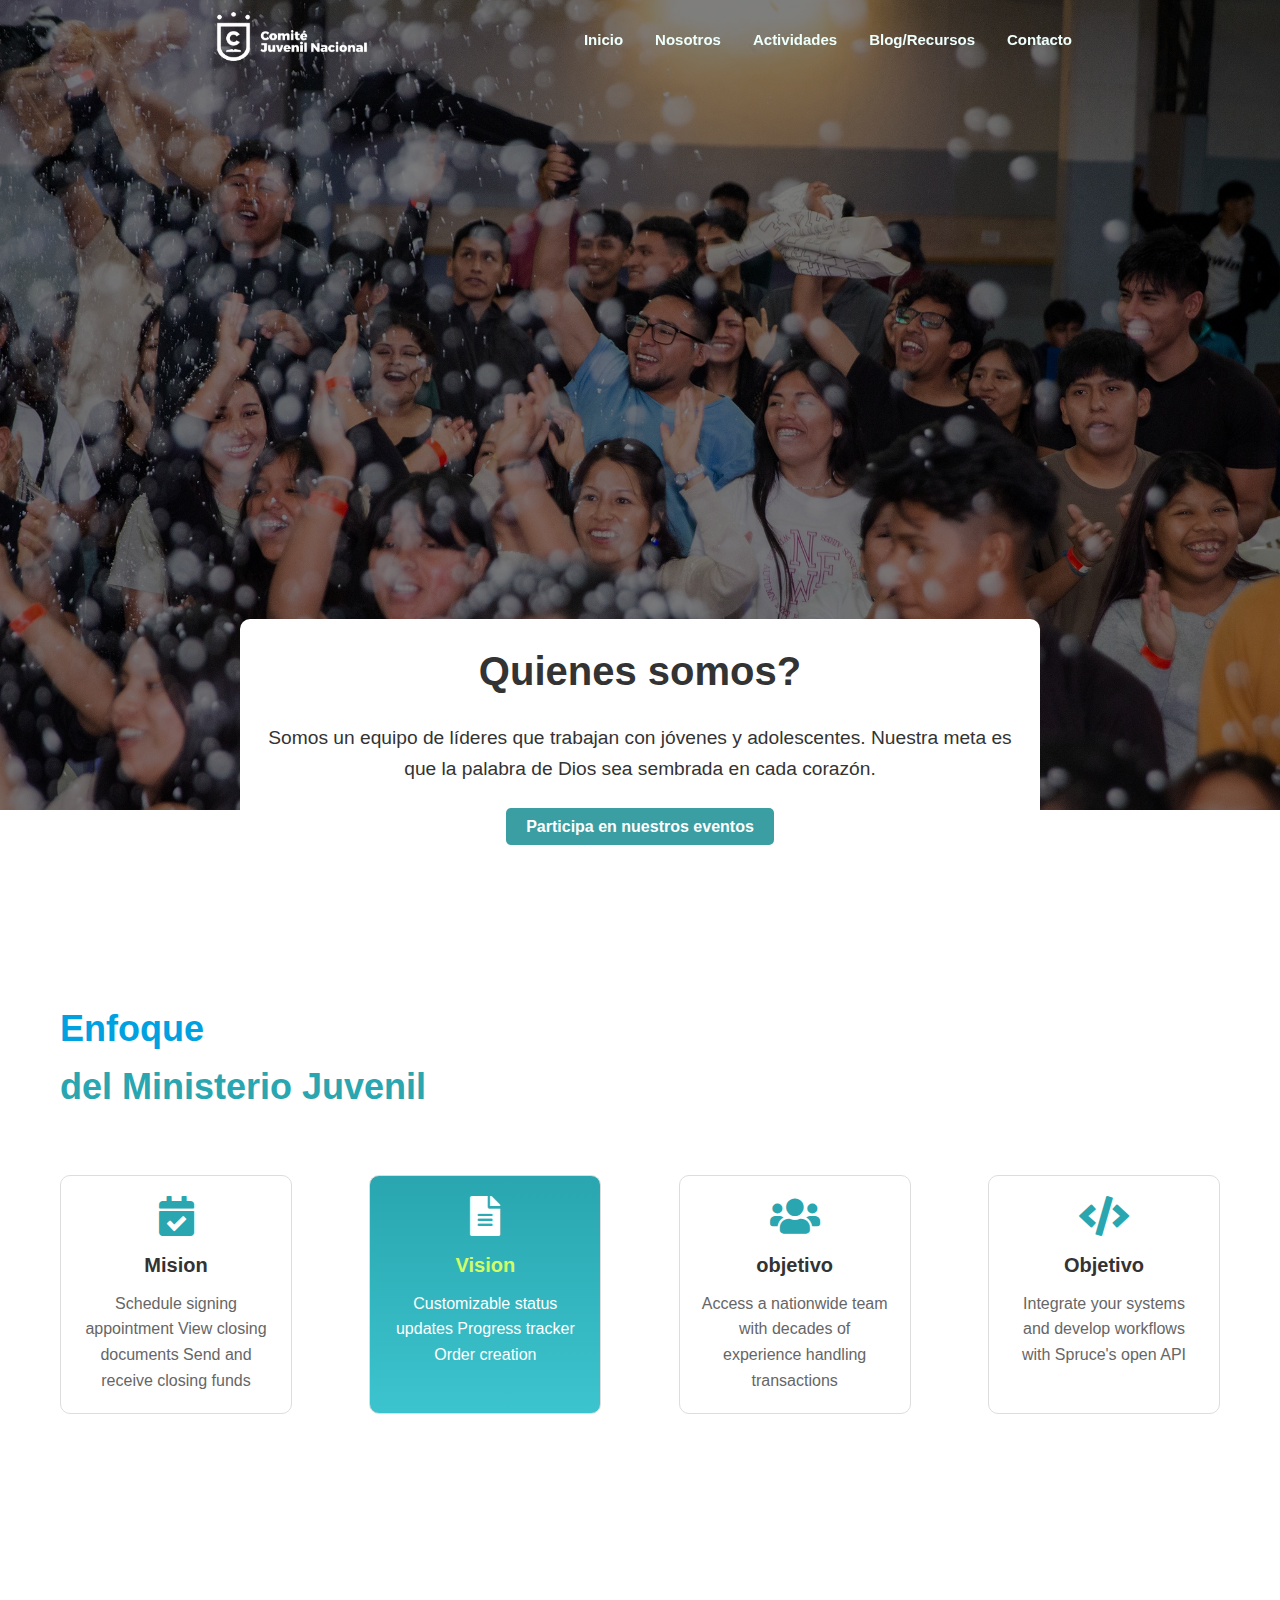
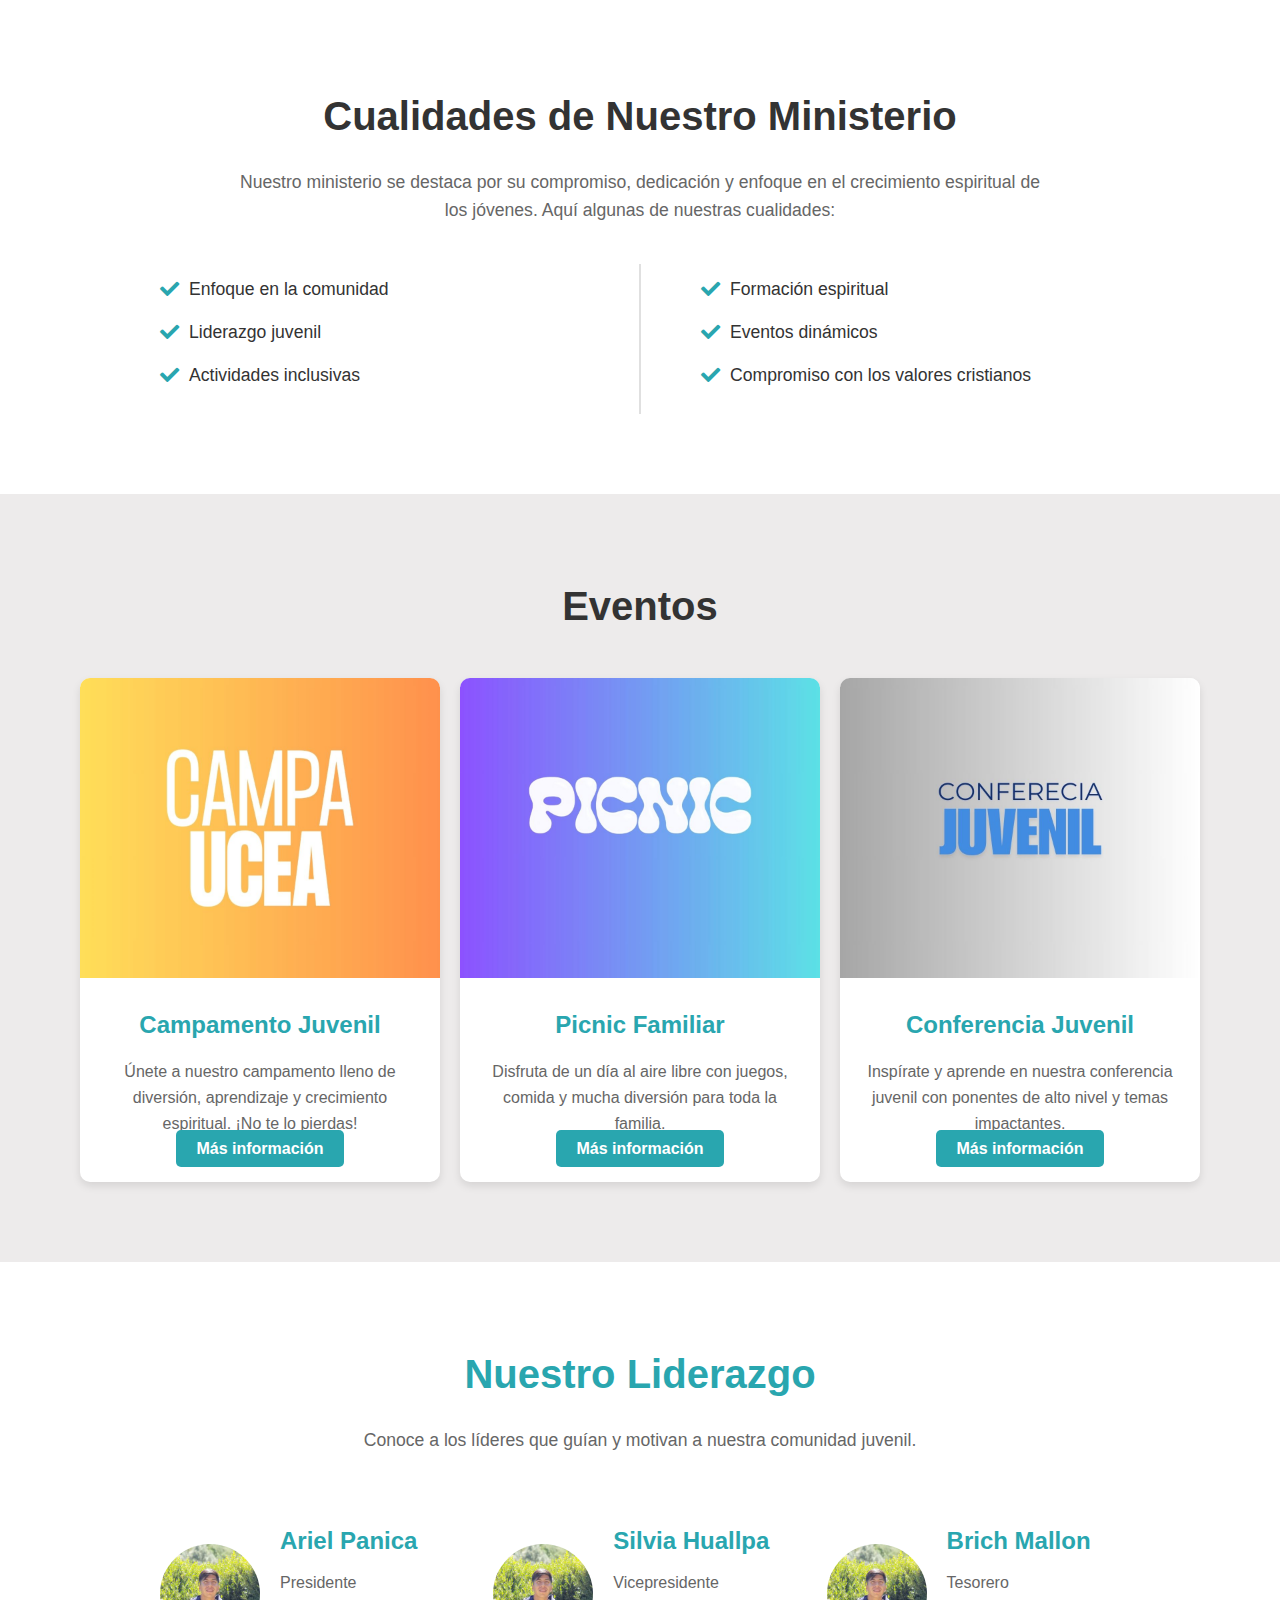
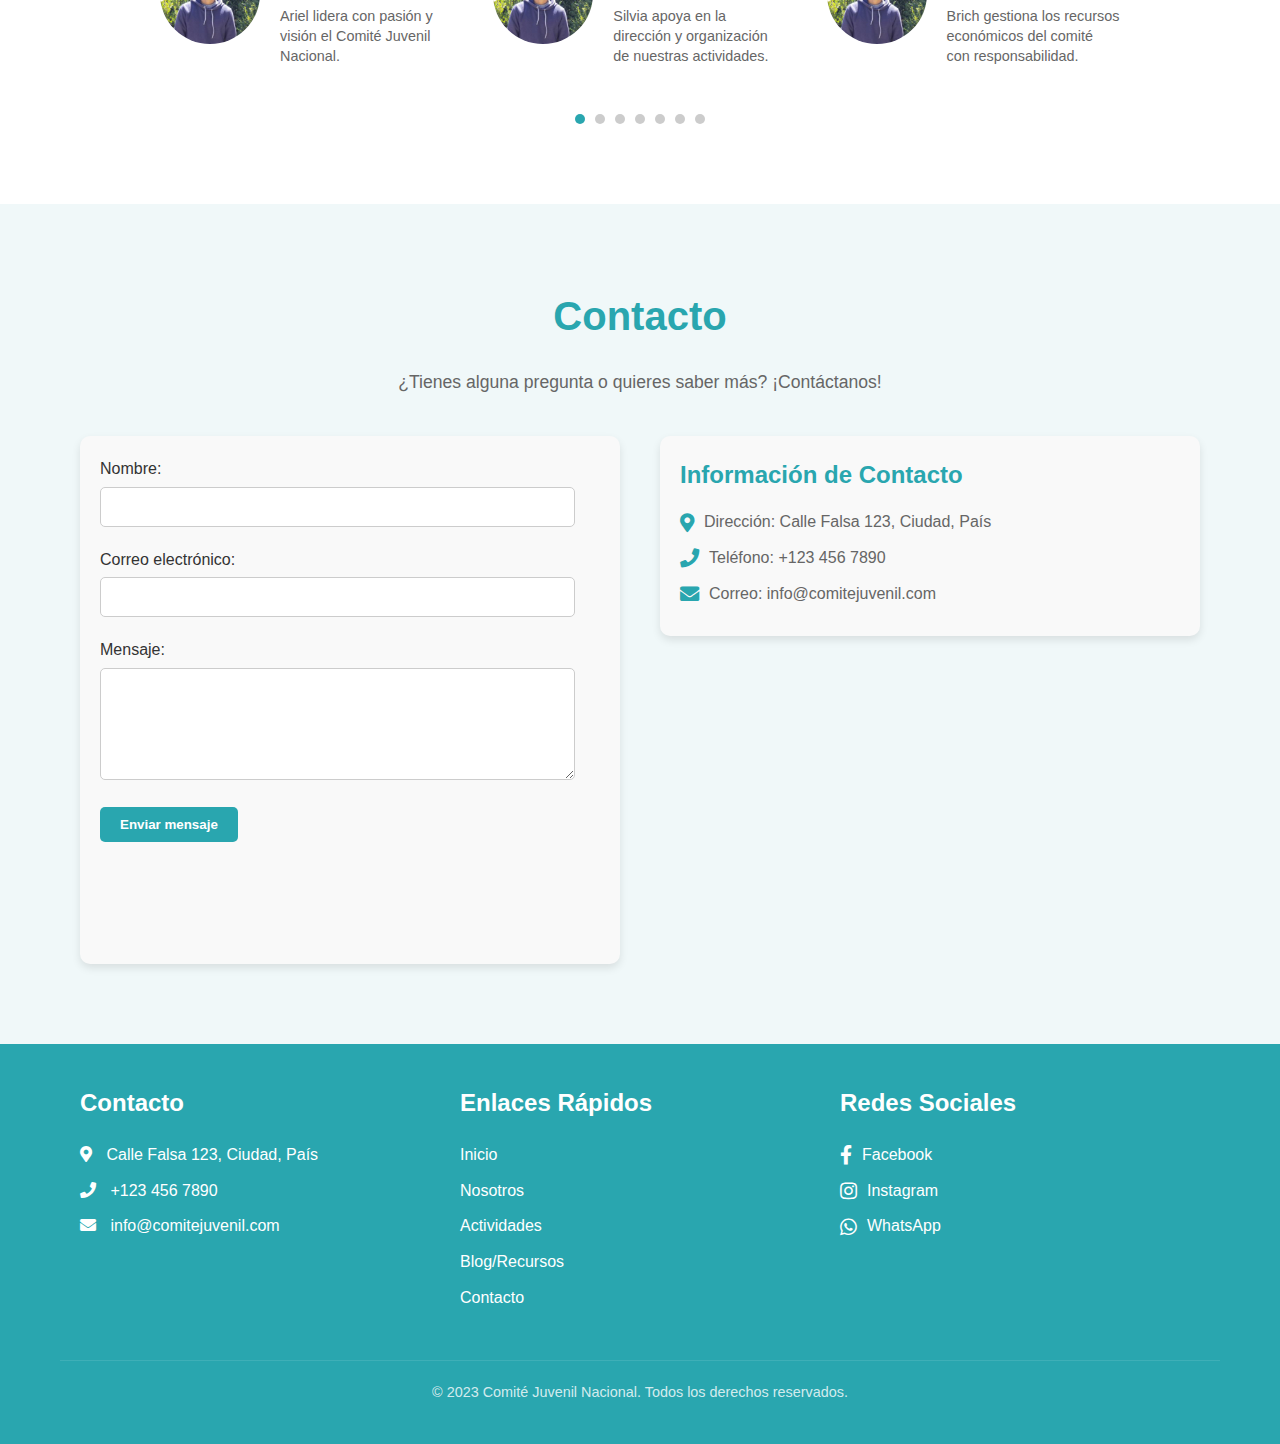
==== index.html @ 469c7389 "primer-commit" ====
<!DOCTYPE html>
<html lang="es">
<head>
    <meta charset="UTF-8">
    <meta name="viewport" content="width=device-width, initial-scale=1.0">
    <title>Navbar Responsive</title>
    <link rel="stylesheet" href="style.css">
    <link rel="stylesheet" href="https://cdnjs.cloudflare.com/ajax/libs/font-awesome/5.15.3/css/all.min.css">
    <link href="https://cdnjs.cloudflare.com/ajax/libs/font-awesome/5.15.3/css/all.min.css" rel="stylesheet"/>
</head>
<body>
    <!-- Header con navegación y logo -->
    <header class="navbar">
        <!-- Logo -->
        <div class="logo">
            <img src="Logos_CJN/CJN_logo_B.png" alt="Logo Comité Juvenil Nacional">
        </div>

        <!-- Navegación -->
        <nav>
            <ul class="nav-links">
                <li><a href="#inicio">Inicio</a></li>
                <li><a href="#nosotros">Nosotros</a></li>
                <li><a href="#actividades">Actividades</a></li>
                <li><a href="#blog">Blog/Recursos</a></li>
                <li><a href="#contacto">Contacto</a></li>
            </ul>

            <!-- Botón Hamburguesa -->
            <div class="hamburger">
                <span></span>
                <span></span>
                <span></span>
            </div>
        </nav>
    </header>

    <!-- Sección Inicio con imagen de fondo y caja de texto -->
    <section id="inicio" class="hero">
        <div class="container">
            <!-- Caja de texto en el centro -->
            <div class="hero-text">
                <h2>Quienes somos?</h2>
                <p>Somos un equipo de líderes que trabajan con jóvenes y adolescentes. Nuestra meta es que la palabra de Dios sea sembrada en cada corazón.</p>
                <a href="#actividades" class="btn">Participa en nuestros eventos</a>
            </div>
        </div>
    </section>


    <div class="contenedor">
        <section class="header-section">
            <div>
                <h1><span>Enfoque</span> <br><span> del Ministerio Juvenil</span></h1>
            </div>
           
        </section>
        <div class="services">
            <div class="service">
                <i class="fas fa-calendar-check"></i>
                <h3>Mision</h3>
                <p>Schedule signing appointment View closing documents Send and receive closing funds</p>
            </div>
            <div class="service highlight">
                <i class="fas fa-file-alt"></i>
                <h3>Vision</h3>
                <p>Customizable status updates Progress tracker Order creation</p>
            </div>
            <div class="service">
                <i class="fas fa-users"></i>
                <h3>objetivo</h3>
                <p>Access a nationwide team with decades of experience handling transactions</p>
            </div>
            <div class="service">
                <i class="fas fa-code"></i>
                <h3>Objetivo</h3>
                <p>Integrate your systems and develop workflows with Spruce's open API</p>
            </div>
        </div>
    </div>


    <!-- Sección Cualidades del Ministerio -->
    <section id="cualidades" class="cualidades">
        <div class="container">
            <h2>Cualidades de Nuestro Ministerio</h2>
            <p class="descripcion">Nuestro ministerio se destaca por su compromiso, dedicación y enfoque en el crecimiento espiritual de los jóvenes. Aquí algunas de nuestras cualidades:</p>
            <div class="cualidades-grid">
                <!-- Columna izquierda -->
                <div class="columna">
                    <ul>
                        <li><i class="fas fa-check"></i> Enfoque en la comunidad</li>
                        <li><i class="fas fa-check"></i> Liderazgo juvenil</li>
                        <li><i class="fas fa-check"></i> Actividades inclusivas</li>
                    </ul>
                </div>
    
                <!-- Línea vertical decorativa -->
                <div class="linea-vertical"></div>
    
                <!-- Columna derecha -->
                <div class="columna">
                    <ul>
                        <li><i class="fas fa-check"></i> Formación espiritual</li>
                        <li><i class="fas fa-check"></i> Eventos dinámicos</li>
                        <li><i class="fas fa-check"></i> Compromiso con los valores cristianos</li>
                    </ul>
                </div>
            </div>
        </div>
    
    </section>









    <!-- Sección Eventos -->
    <section id="eventos" class="eventos">
        <div class="container">
            <h2>Eventos</h2>
            <div class="eventos-grid">
                <!-- Tarjeta para Campamento -->
                <div class="evento-card">
                    <img src="Logos_CJN/campauce01.jpg" alt="Campamento Juvenil">
                    <div class="evento-content">
                        <h3>Campamento Juvenil</h3>
                        <p>Únete a nuestro campamento lleno de diversión, aprendizaje y crecimiento espiritual. ¡No te lo pierdas!</p>
                        <a href="#campamento" class="btn">Más información</a>
                    </div>
                    
                </div>
    
                <!-- Tarjeta para Picnic -->
                <div class="evento-card">
                    <img src="Logos_CJN/picnic-01.jpg" alt="Picnic Familiar">
                    <div class="evento-content">
                        <h3>Picnic Familiar</h3>
                        <p>Disfruta de un día al aire libre con juegos, comida y mucha diversión para toda la familia.</p>
                        <a href="#campamento" class="btn">Más información</a>
                    </div>
                </div>
    
                <!-- Tarjeta para Conferencia Juvenil -->
                <div class="evento-card">
                    <img src="Logos_CJN/CONFERENCIAj01.jpg" alt="Conferencia Juvenil">
                    <div class="evento-content">
                        <h3>Conferencia Juvenil</h3>
                        <p>Inspírate y aprende en nuestra conferencia juvenil con ponentes de alto nivel y temas impactantes.</p>
                        <a href="#campamento" class="btn">Más información</a>
                    </div>
                </div>
            </div>
        </div>
    
    </section>


    <!-- Sección Liderazgo -->
    <section id="liderazgo" class="liderazgo">
        <div class="container">
            <h2>Nuestro Liderazgo</h2>
            <p class="descripcion">Conoce a los líderes que guían y motivan a nuestra comunidad juvenil.</p>
            <div class="carrusel">
                <!-- Contenedor de los líderes -->
                <div class="carrusel-contenedor">
                    <!-- Líderes originales y clonados -->
                    <!-- Líder 1: Ariel Panica -->
                    <div class="lider">
                        <img src="Logos_CJN/carlos01.jpg" alt="Ariel Panica">
                        <div class="lider-info">
                            <h3>Ariel Panica</h3>
                            <p class="cargo">Presidente</p>
                            <p class="descripcion-lider">Ariel lidera con pasión y visión el Comité Juvenil Nacional.</p>
                        </div>
                    </div>
    
                    <!-- Líder 2: Silvia Huallpa -->
                    <div class="lider">
                        <img src="Logos_CJN/carlos01.jpg" alt="Silvia Huallpa">
                        <div class="lider-info">
                            <h3>Silvia Huallpa</h3>
                            <p class="cargo">Vicepresidente</p>
                            <p class="descripcion-lider">Silvia apoya en la dirección y organización de nuestras actividades.</p>
                        </div>
                    </div>
    
                    <!-- Líder 3: Brich Mallon -->
                    <div class="lider">
                        <img src="Logos_CJN/carlos01.jpg" alt="Brich Mallon">
                        <div class="lider-info">
                            <h3>Brich Mallon</h3>
                            <p class="cargo">Tesorero</p>
                            <p class="descripcion-lider">Brich gestiona los recursos económicos del comité con responsabilidad.</p>
                        </div>
                    </div>
    
                    <!-- Líder 4: Paola Mita -->
                    <div class="lider">
                        <img src="Logos_CJN/carlos01.jpg" alt="Paola Mita">
                        <div class="lider-info">
                            <h3>Paola Mita</h3>
                            <p class="cargo">Secretaria</p>
                            <p class="descripcion-lider">Paola se encarga de la documentación y comunicación interna.</p>
                        </div>
                    </div>
    
                    <!-- Líder 5: Carlos Huallpa -->
                    <div class="lider">
                        <img src="Logos_CJN/carlos01.jpg" alt="Carlos Huallpa">
                        <div class="lider-info">
                            <h3>Carlos Huallpa</h3>
                            <p class="cargo">Vocal</p>
                            <p class="descripcion-lider">Carlos contribuye con ideas y apoyo en todas las actividades.</p>
                        </div>
                    </div>
    
                    <!-- Líder 6: Pamela Porco -->
                    <div class="lider">
                        <img src="Logos_CJN/carlos01.jpg" alt="Pamela Porco">
                        <div class="lider-info">
                            <h3>Pamela Porco</h3>
                            <p class="cargo">Vocal</p>
                            <p class="descripcion-lider">Pamela es una voz activa en la planificación y ejecución de eventos.</p>
                        </div>
                    </div>
    
                    <!-- Líder 7: Eunice Ruiz -->
                    <div class="lider">
                        <img src="Logos_CJN/carlos01.jpg" alt="Eunice Ruiz">
                        <div class="lider-info">
                            <h3>Eunice Ruiz</h3>
                            <p class="cargo">Vocal</p>
                            <p class="descripcion-lider">Eunice aporta su energía y creatividad en cada proyecto.</p>
                        </div>
                    </div>
                </div>
            </div>
            <!-- Indicadores circulares -->
            <div class="indicadores">
                <span class="indicador" data-indice="0"></span>
                <span class="indicador" data-indice="1"></span>
                <span class="indicador" data-indice="2"></span>
                <span class="indicador" data-indice="3"></span>
                <span class="indicador" data-indice="4"></span>
                <span class="indicador" data-indice="5"></span>
                <span class="indicador" data-indice="6"></span>
            </div>
        </div>

       
    </section>    


  

    
    
    <!-- Sección Contacto -->
    <section id="contacto" class="contacto">
        <div class="container">
            <h2>Contacto</h2>
            <p class="descripcion">¿Tienes alguna pregunta o quieres saber más? ¡Contáctanos!</p>
            <div class="contacto-grid">
                <!-- Columna izquierda: Formulario de contacto -->
                <div class="formulario">
                    <form action="#" method="post">
                        <div class="form-group">
                            <label for="nombre">Nombre:</label>
                            <input type="text" id="nombre" name="nombre" required>
                        </div>
                        <div class="form-group">
                            <label for="email">Correo electrónico:</label>
                            <input type="email" id="email" name="email" required>
                        </div>
                        <div class="form-group">
                            <label for="mensaje">Mensaje:</label>
                            <textarea id="mensaje" name="mensaje" rows="5" required></textarea>
                        </div>
                        <button type="submit" class="btn">Enviar mensaje</button>
                    </form>
                </div>


                
    
                <!-- Columna derecha: Información de contacto y mapa -->
                <div class="informacion">
                    <div class="info-card">
                        <h3>Información de Contacto</h3>
                        <ul>
                            <li><i class="fas fa-map-marker-alt"></i> Dirección: Calle Falsa 123, Ciudad, País</li>
                            <li><i class="fas fa-phone"></i> Teléfono: +123 456 7890</li>
                            <li><i class="fas fa-envelope"></i> Correo: info@comitejuvenil.com</li>
                        </ul>
                    </div>
                    <div class="mapa">
                        <iframe src="https://www.google.com/maps/embed?pb=!1m18!1m12!1m3!1d3270.680065494366!2d-58.766012987982!3d-34.93955997520025!2m3!1f0!2f0!3f0!3m2!1i1024!2i768!4f13.1!3m3!1m2!1s0x95bce131c86b5327%3A0x6307ebee41c1c8b3!2sPredio%20UCEA!5e0!3m2!1ses!2sar!4v1740087355135!5m2!1ses!2sar" width="600" height="450" style="border:0;" allowfullscreen="" loading="lazy" referrerpolicy="no-referrer-when-downgrade"></iframe>
                    </div>
                </div>
            </div>
        </div>
    
    </section>  
    
    <!-- Footer -->
    <footer class="footer">
        <div class="container">
            <div class="footer-grid">
                <!-- Columna 1: Información de contacto -->
                <div class="footer-col">
                    <h3>Contacto</h3>
                    <ul>
                        <li><i class="fas fa-map-marker-alt"></i> Calle Falsa 123, Ciudad, País</li>
                        <li><i class="fas fa-phone"></i> +123 456 7890</li>
                        <li><i class="fas fa-envelope"></i> info@comitejuvenil.com</li>
                    </ul>
                </div>
    
                <!-- Columna 2: Enlaces rápidos -->
                <div class="footer-col">
                    <h3>Enlaces Rápidos</h3>
                    <ul>
                        <li><a href="#inicio">Inicio</a></li>
                        <li><a href="#nosotros">Nosotros</a></li>
                        <li><a href="#actividades">Actividades</a></li>
                        <li><a href="#blog">Blog/Recursos</a></li>
                        <li><a href="#contacto">Contacto</a></li>
                    </ul>
                </div>
    
                <!-- Columna 3: Redes sociales -->
                <div class="footer-col">
                    <h3>Redes Sociales</h3>
                    <ul class="redes-sociales">
                        <li><a href="https://facebook.com" target="_blank"><i class="fab fa-facebook-f"></i> Facebook</a></li>
                        <li><a href="https://instagram.com" target="_blank"><i class="fab fa-instagram"></i> Instagram</a></li>
                        <li><a href="https://whatsapp.com" target="_blank"><i class="fab fa-whatsapp"></i> WhatsApp</a></li>
                    </ul>
                </div>
            </div>
    
            <!-- Derechos de autor -->
            <div class="derechos">
                <p>&copy; 2023 Comité Juvenil Nacional. Todos los derechos reservados.</p>
            </div>
        </div>
    
    </footer>
    


    <script src="scrip.js"></script>
</body>
</html>
---- style.css ----
/* Estilos generales */
* {
    margin: 0;
    padding: 0;
    box-sizing: border-box;
    list-style: none;
    text-decoration: none;
}
body {
    font-family: Arial, sans-serif;
    margin: 0;
    padding: 0;
    line-height: 1.6;
    color: #333;
}

/* Barra de navegación */
.navbar {
    background-color:transparent; /* Fondo transparente al inicio */
    display: flex;
    justify-content: space-evenly;
    align-items: center;
    padding: 1rem;
    width: 100%;
    position: fixed;
    top: 0;
    z-index: 1000;
    height: 80px;
    transition: background-color 0.3s ease;
}

.navbar.scrolled {
    background-color: #249ca6; /* Cambia el color a lo que prefieras */
    box-shadow: 0 4px 6px rgba(0, 0, 0, 0.1); /* Sombra opcional para efecto de profundidad */
}

/* Logo */
.navbar .logo img {
    width: 200px;
    transition: transform 0.3s ease;
}

/* Estilos de la navegación */
.nav-links {
    display: flex;
    list-style: none;
    transition: all 0.5s ease;
}

.nav-links li {
     /* Espacio entre los elementos */
    opacity: 1; /* Asegúrate de que los ítems estén visibles */
    transform: translateY(0); /* Sin desplazamiento */
    transition: none; /* Elimina transiciones para mejorar la experiencia de usuario */
}

.nav-links a {
    color: #eefffc;
    text-decoration: none;
    padding: 0.5rem 1rem;
    font-size: 15px;
    font-weight: bold;
    
    
    transition: color 0.3s ease, background-color 0.3s ease;
    border-radius: 5px;
}

.nav-links a:hover {
    background-color: rgba(255, 255, 255, 0.2);
    color: #fff;
    box-shadow: 0 4px 6px rgba(0, 0, 0, 0.1);
}

/* Menú hamburguesa */
.hamburger {
    display: none;
    flex-direction: column;
    cursor: pointer;
    transition: transform 0.3s ease;
}

.hamburger span {
    background-color: #fff;
    height: 3px;
    width: 30px;
    margin: 5px 0;
    border-radius: 5px;
    transition: all 0.3s ease;
}

/* Estilos para modo móvil y tablet */
@media (max-width: 768px) {
    .nav-links {
        display: flex;
        flex-direction: column;
        justify-content: center;
        align-items: center;
        position: fixed;
        top: 0;
        right: -100%;
        height: 100%;
        width: 100%;
        background-color: #3a9ea3;
        transition: right 0.5s ease-in-out;
    }

    .nav-links.active {
        right: 0;
    }

    .nav-links li {
        margin: 1.5rem 0;
        opacity: 0;
        transform: translateX(20px);
        transition: opacity 0.4s ease-out, transform 0.4s ease-out;
    }

    .nav-links.active li {
        opacity: 1;
        transform: translateX(0);
    }

    /* Animación del botón hamburguesa */
    .hamburger {
        display: flex;
        flex-direction: column;
        z-index: 1100;
    }

    .hamburger.active span:nth-child(1) {
        transform: rotate(45deg) translate(5px, 6px);
    }

    .hamburger.active span:nth-child(2) {
        opacity: 0;
    }

    .hamburger.active span:nth-child(3) {
        transform: rotate(-45deg) translate(5px, -6px);
    }
}

@media (max-width: 480px) {
    .navbar .logo img {
        width: 150px;
    }
}



/* Hero Section */
.hero {
    background: url('Logos_CJN/home01.jpg') no-repeat center center/cover;
    min-height: 90vh; /* Garantiza que la sección ocupe toda la altura de la pantalla */
    display: flex;
    justify-content: center; /* Centra horizontalmente el contenido */
    align-items: flex-end;
    text-align: center;
    color: white;
    position: relative;
}

.hero::before {
    content: '';
    position: absolute;
    top: 0;
    left: 0;
    right: 0;
    bottom: 0;
    background: rgba(0, 0, 0, 0.5); /* Overlay oscuro para mejorar la legibilidad */
}

.hero-text {
    position: relative;
    z-index: 1;
    background-color: rgb(255, 255, 255); /* Fondo semitransparente blanco */
    padding: 20px;
    border-radius: 10px;
    color: #333; /* Texto en color oscuro */
    width: 800px;
    margin-bottom: -50px; /* Ajusta la distancia desde el fondo */
}

.hero-text h2 {
    font-size: 2.5rem;
    margin-bottom: 20px;
}

.hero-text p {
    font-size: 1.2rem;
    margin-bottom: 30px;
}

.hero-text .btn {
    background-color: #3a9ea3;
    color: white;
    padding: 10px 20px;
    text-decoration: none;
    border-radius: 5px;
    font-weight: bold;
}

/* Responsividad para tabletas */
@media (max-width: 768px) {
    .hero {
        height: auto; /* La altura de la sección se adapta según el contenido */
    }

    .hero-text {
        width: 90%; /* La caja de texto ocupa todo el ancho */
        margin: 0 auto; /* Centra la caja de texto en la pantalla */
        margin-bottom: -40px;
    }

    .hero-text h2 {
        font-size: 2rem; /* Ajusta el tamaño del título */
    }

    .hero-text p {
        font-size: 1rem; /* Ajusta el tamaño del texto */
    }

    .hero-text .btn {
        font-size: 1rem; /* Ajusta el tamaño del botón */
        padding: 8px 16px; /* Ajusta el tamaño del padding */
    }
}

/* Responsividad para teléfonos móviles */
@media (max-width: 480px) {
    .hero {
        height: auto; /* La altura de la sección se adapta según el contenido */
    }

    .hero-text {
        
        width: 90%; /* La caja de texto ocupa todo el ancho */
        margin: 0 auto; /* Centra la caja de texto en la pantalla */
        margin-bottom: -30px;
    }

    .hero-text h2 {
        font-size: 1.8rem; /* Ajusta el tamaño del título */
    }

    .hero-text p {
        font-size: 1rem; /* Ajusta el tamaño del texto */
    }

    .hero-text .btn {
        font-size: 0.9rem; /* Ajusta el tamaño del botón */
        padding: 6px 12px; /* Ajusta el tamaño del padding */
    }
}



/* ------------------ ENFOQUE ------------------ */
.contenedor {
    max-width: 1200px;
    margin: 150px auto;
    padding: 20px;
}

.header-section {
    display: flex;
    justify-content: space-between;
    align-items: center;
    padding: 20px 0;
}

.header-section h1 {
    font-size: 36px;
}

.header-section h1 span:first-child {
    color: #00a1e0;
}

.header-section h1 span:last-child {
    color: #29a6af;
}

.header-section button {
    background-color: #333;
    color: #fff;
    border: none;
    padding: 10px 20px;
    font-size: 16px;
    cursor: pointer;
    border-radius: 5px;
}

.services {
    display: flex;
    justify-content: space-between;
    margin-top: 40px;
    flex-wrap: wrap;
}

.service {
    text-align: center;
    width: 20%;
    border: 1px solid #ddd;
    padding: 20px;
    border-radius: 10px;
    background-color: #fff;
    margin-bottom: 20px;
    transition: transform 0.3s, box-shadow 0.3s, background-color 0.3s, color 0.3s;
}

.service:hover {
    transform: translateY(-5px);
    box-shadow: 0 4px 8px rgba(0, 0, 0, 0.1);
    background: linear-gradient(180deg, #29a6af, #3cc4ce);
    color: #fff;
}

.service:hover i {
    color: #fff;
}

.service:hover h3 {
    color: #d0fe65;
}

.service:hover p {
    color: #fff;
}

.service i {
    font-size: 40px;
    color: #29a6af;
    transition: color 0.3s;
}

.service h3 {
    font-size: 20px;
    color: #333;
    margin: 10px 0;
    transition: color 0.3s;
}

.service p {
    font-size: 16px;
    color: #666;
    transition: color 0.3s;
}

.highlight {
    background: linear-gradient(180deg, #29a6af, #3cc4ce);
    color: #fff;
}

.highlight i {
    color: #fff;
}

.highlight h3 {
    color: #d1fe66;
}

.highlight p {
    color: #fff;
}

.highlight:hover {
    background-color: #29a6af;
    color: #fff;
}

.highlight:hover i {
    color: #fff;
}

.highlight:hover h3 {
    color: #d1fe66;
}

.highlight:hover p {
    color: #fff;
}

@media (max-width: 768px) {
    .service {
        width: 48%;
    }
}

@media (max-width: 480px) {
    .header-section h1 {
        font-size: 29px;
    }

    .service {
        width: 100%;
    }
}


/* Estilos para la sección Cualidades */
.cualidades {
    padding: 80px 0;
    background-color: #fff;
}

.cualidades h2 {
    text-align: center;
    font-size: 2.5rem;
    margin-bottom: 20px;
    color: #333;
}

.cualidades .descripcion {
    text-align: center;
    font-size: 1.1rem;
    color: #666;
    max-width: 800px;
    margin: 0 auto 40px;
    line-height: 1.6;
}

.cualidades-grid {
    display: flex;
    justify-content: center;
    align-items: center;
    gap: 40px;
    max-width: 1000px;
    margin: 0 auto;
    padding: 0 20px;
}

.columna {
    flex: 1;
}

.columna ul {
    list-style: none;
    padding: 0;
    margin: 0;
}

.columna ul li {
    font-size: 1.1rem;
    color: #333;
    margin-bottom: 15px;
    display: flex;
    align-items: center;
}

.columna ul li i {
    color:  #29a6af;
    margin-right: 10px;
    font-size: 1.2rem;
}

/* Línea vertical decorativa */
.linea-vertical {
    width: 2px;
    height: 150px;
    background-color: #e0e0e0;
    margin: 0 20px;
}

/* Responsive */
@media (max-width: 768px) {
    .cualidades-grid {
        flex-direction: column;
        gap: 20px;
    }

    .linea-vertical {
        display: none; /* Ocultar la línea en móviles */
    }
}


/* Estilos para la sección Eventos */

.container {
    max-width: 1200px;
    margin: 0 auto;
    padding: 0 20px;
}
.eventos {
    padding: 80px 0;
    background-color: #edebeb;
}

.eventos h2 {
    text-align: center;
    font-size: 2.5rem;
    margin-bottom: 40px;
    color: #333;
}

.eventos-grid {
    display: grid;
    grid-template-columns: repeat(auto-fit, minmax(300px, 1fr));
    gap: 20px;
    padding: 0 20px;
}

.evento-card {
    background-color: white;
    border-radius: 10px;
    box-shadow: 0 4px 8px rgba(0, 0, 0, 0.1);
    overflow: hidden;
    transition: transform 0.3s ease, box-shadow 0.3s ease;
}

.evento-card:hover {
    transform: translateY(-5px);
    box-shadow: 0 6px 12px rgba(0, 0, 0, 0.15);
}

.evento-card img {
    width: 100%;
    height: 300px;
    object-fit: cover; /* Asegura que la imagen cubra el espacio */
}

.evento-content {
    padding: 20px;
    text-align: center;
}

.evento-content h3 {
    font-size: 1.5rem;
    margin-bottom: 15px;
    color:  #29a6af;
}

.evento-content p {
    font-size: 1rem;
    color: #666;
    line-height: 1.6;
}

.evento-content .btn {
    background-color:  #29a6af;
    color: white;
    padding: 10px 20px;
    text-decoration: none;
    border-radius: 5px;
    font-weight: bold;
    transition: background-color 0.3s ease;
}

.evento-content .btn:hover {
    background-color:  #18cbd8;
}


/* Responsive */
@media (max-width: 768px) {
    .eventos-grid {
        grid-template-columns: 1fr;
    }
}





/* Estilos para la sección Liderazgo */
.liderazgo {
    padding: 80px 0;
    background-color: #fff;
}

.liderazgo h2 {
    text-align: center;
    font-size: 2.5rem;
    margin-bottom: 20px;
    color: #29a6af; /* Color principal */
}

.liderazgo .descripcion {
    text-align: center;
    font-size: 1.1rem;
    color: #666;
    max-width: 800px;
    margin: 0 auto 40px;
    line-height: 1.6;
}

.carrusel {
    position: relative;
    overflow: hidden;
    max-width: 1000px;
    margin: 0 auto;
}

.carrusel-contenedor {
    display: flex;
    transition: transform 0.5s ease;
}

.lider {
    display: flex;
    align-items: center;
    min-width: 33.33%; /* Muestra 3 líderes a la vez */
    padding: 20px;
    box-sizing: border-box;
    height: 200px; /* Altura fija para alinear los nombres */
}

.lider img {
    width: 100px;
    height: 100px;
    border-radius: 50%;
    margin-right: 20px;
    object-fit: cover;
}

.lider-info {
    display: flex;
    flex-direction: column;
    justify-content: center; /* Alinear verticalmente el contenido */
}

.lider-info h3 {
    font-size: 1.5rem;
    margin-bottom: 10px;
    color: #29a6af; /* Color principal */
}

.lider-info .cargo {
    font-size: 1rem;
    color: #666;
    margin-bottom: 10px;
}

.lider-info .descripcion-lider {
    font-size: 0.9rem;
    color: #666;
    line-height: 1.4;
}

/* Indicadores circulares */
.indicadores {
    display: flex;
    justify-content: center;
    gap: 10px;
    margin-top: 20px;
}

.indicador {
    width: 10px;
    height: 10px;
    background-color: #ccc; /* Color de los círculos inactivos */
    border-radius: 50%;
    cursor: pointer;
    transition: background-color 0.3s ease;
}

.indicador.activo {
    background-color: #29a6af; /* Color de los círculos activos */
}

/* Responsive */
@media (max-width: 768px) {
    .lider {
        min-width: 50%; /* Muestra 2 líderes a la vez en tablets */
    }
}

@media (max-width: 480px) {
    .lider {
        min-width: 100%; /* Muestra 1 líder a la vez en móviles */
    }
}


/* Estilos para la sección Contacto */

.contacto {
    padding: 80px 0;
    background-color:  #f0f8f9;
}

.contacto h2 {
    text-align: center;
    font-size: 2.5rem;
    margin-bottom: 20px;
    color: #29a6af;
}

.contacto .descripcion {
    text-align: center;
    font-size: 1.1rem;
    color: #666;
    max-width: 800px;
    margin: 0 auto 40px;
    line-height: 1.6;
}

.contacto-grid {
    display: grid;
    grid-template-columns: 1fr 1fr;
    gap: 40px;
    max-width: 1200px;
    margin: 0 auto;
    padding: 0 20px;
}

/* Formulario de contacto */
.formulario {
    background-color: #f9f9f9;
    padding: 20px;
    border-radius: 10px;
    box-shadow: 0 4px 8px rgba(0, 0, 0, 0.1);
}

.formulario .form-group {
    margin-bottom: 20px;
}

.formulario label {
    display: block;
    font-size: 1rem;
    color: #333;
    margin-bottom: 5px;
}

.formulario input, .formulario textarea {
    width: 95%;
    padding: 10px;
    border: 1px solid #ccc;
    border-radius: 5px;
    font-size: 1rem;
}

.formulario textarea {
    resize: vertical;
}

.formulario .btn {
    background-color: #29a6af;
    color: white;
    padding: 10px 20px;
    border: none;
    border-radius: 5px;
    font-weight: bold;
    cursor: pointer;
    transition: background-color 0.3s ease;
}

.formulario .btn:hover {
    background-color: #1f7a80;
}

/* Información de contacto y mapa */
.informacion {
    display: flex;
    flex-direction: column;
    gap: 20px;
}

.info-card {
    background-color: #f9f9f9;
    padding: 20px;
    border-radius: 10px;
    box-shadow: 0 4px 8px rgba(0, 0, 0, 0.1);
}

.info-card h3 {
    font-size: 1.5rem;
    margin-bottom: 15px;
    color: #29a6af;
}

.info-card ul {
    list-style: none;
    padding: 0;
    margin: 0;
}

.info-card ul li {
    font-size: 1rem;
    color: #666;
    margin-bottom: 10px;
    display: flex;
    align-items: center;
}

.info-card ul li i {
    color:#29a6af;
    margin-right: 10px;
    font-size: 1.2rem;
}

.mapa iframe {
    width: 100%;
    height: 300px;
    border: none;
    border-radius: 10px;
}

/* Responsive */
@media (max-width: 768px) {
    .contacto-grid {
        grid-template-columns: 1fr;
    }
}

/* Estilos para el Footer */
.footer {
    background-color: #29a6af; /* Color principal */
    color: white;
    padding: 40px 0;
}

.footer h3 {
    font-size: 1.5rem;
    margin-bottom: 20px;
    color: white;
}

.footer-grid {
    display: grid;
    grid-template-columns: repeat(auto-fit, minmax(250px, 1fr));
    gap: 20px;
    max-width: 1200px;
    margin: 0 auto;
    padding: 0 20px;
}

.footer-col ul {
    list-style: none;
    padding: 0;
    margin: 0;
}

.footer-col ul li {
    margin-bottom: 10px;
}

.footer-col ul li i {
    margin-right: 10px;
    color: white;
}

.footer-col ul li a {
    color: white;
    text-decoration: none;
    transition: color 0.3s ease;
}

.footer-col ul li a:hover {
    color: #ffc107; /* Color de acento al pasar el mouse */
}

.redes-sociales li a {
    display: flex;
    align-items: center;
}

.redes-sociales li a i {
    font-size: 1.2rem;
    margin-right: 10px;
}

.derechos {
    text-align: center;
    margin-top: 40px;
    padding-top: 20px;
    border-top: 1px solid rgba(255, 255, 255, 0.1);
}

.derechos p {
    font-size: 0.9rem;
    color: rgba(255, 255, 255, 0.8);
}

/* Responsive */
@media (max-width: 768px) {
    .footer-grid {
        grid-template-columns: 1fr;
    }
}
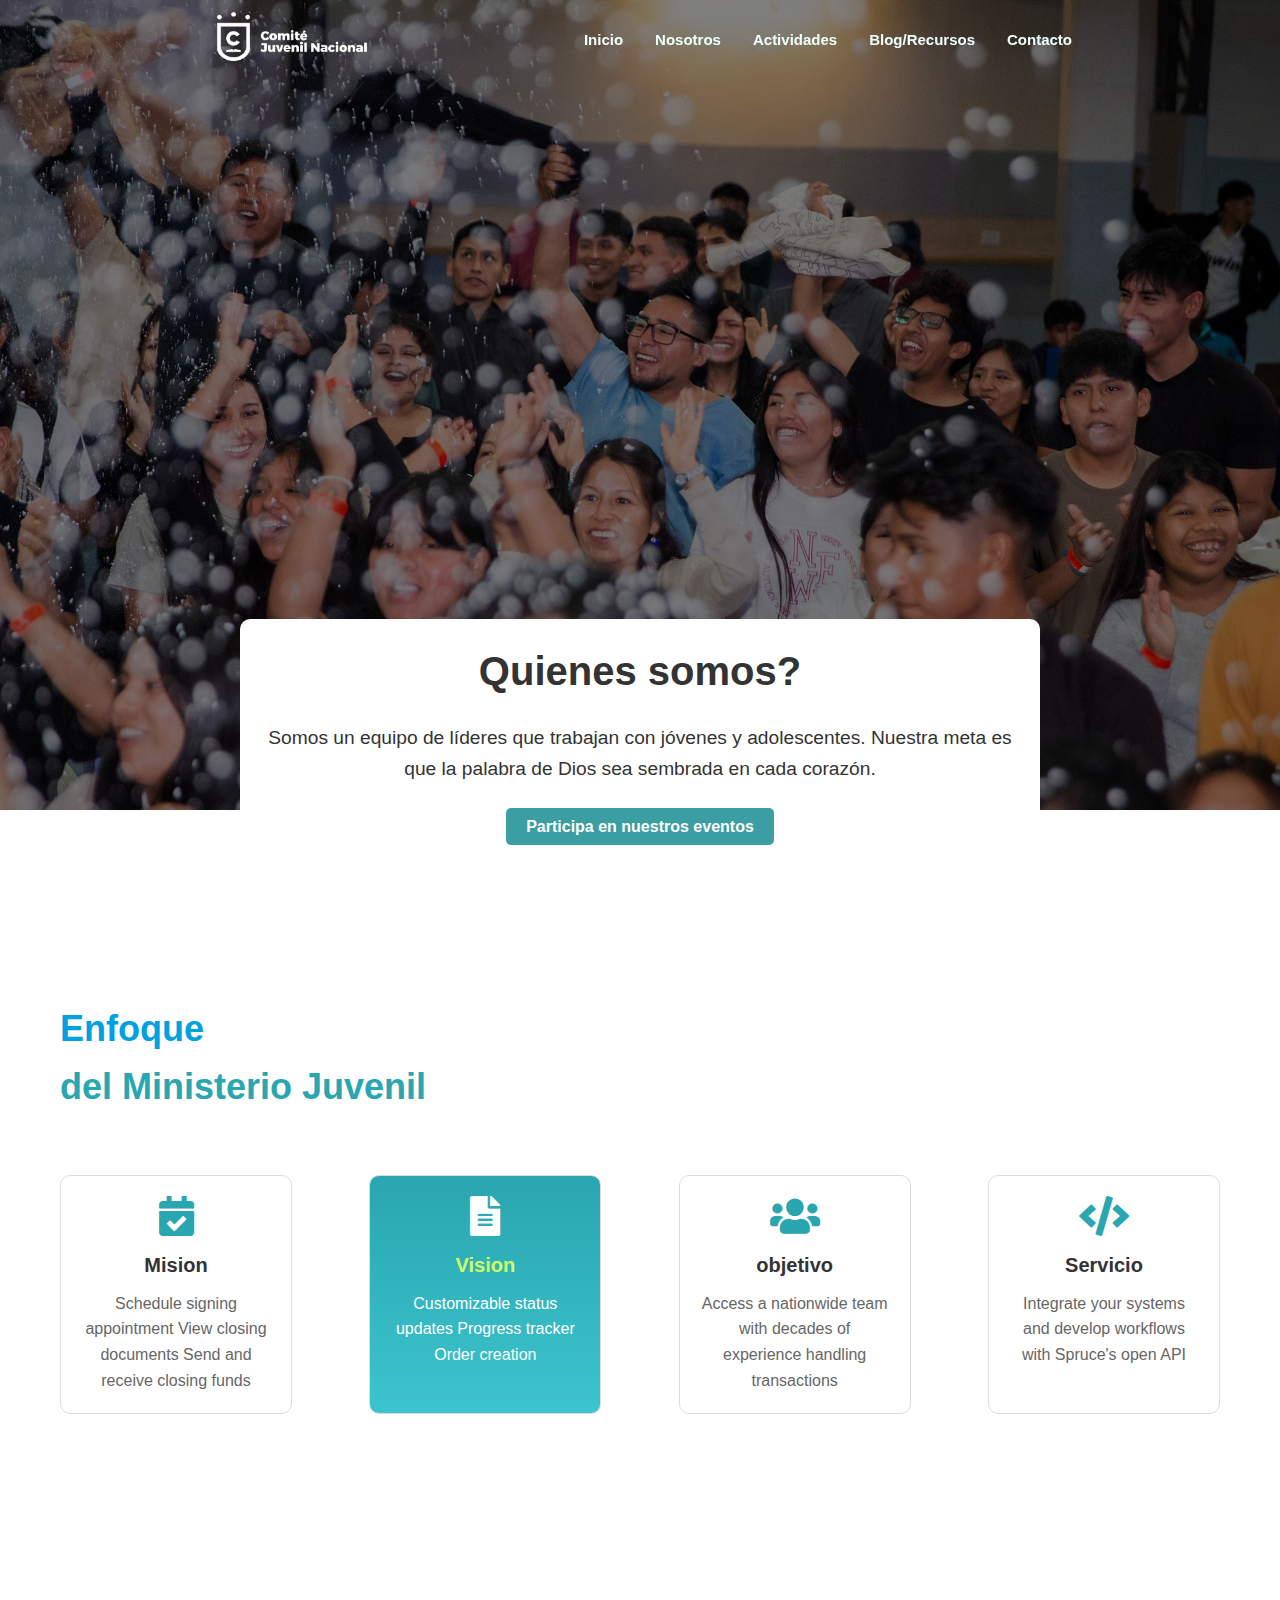
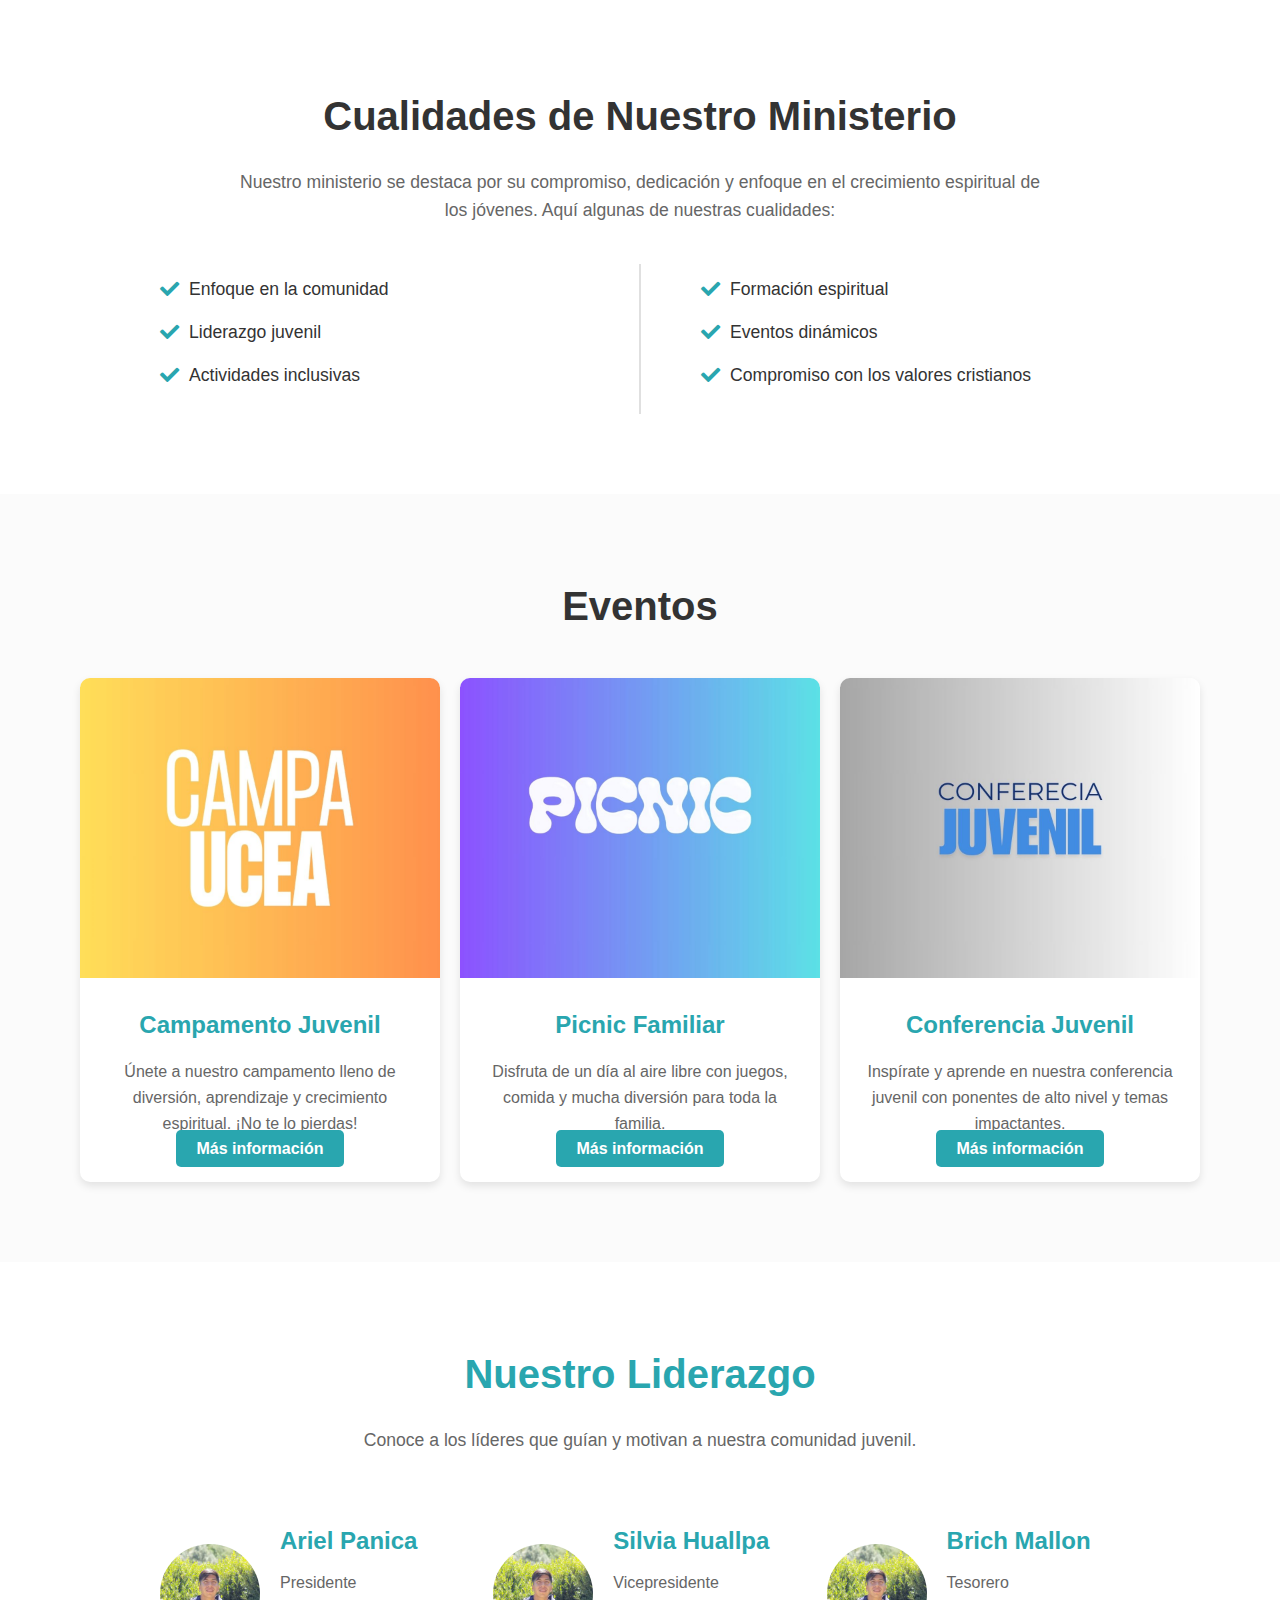
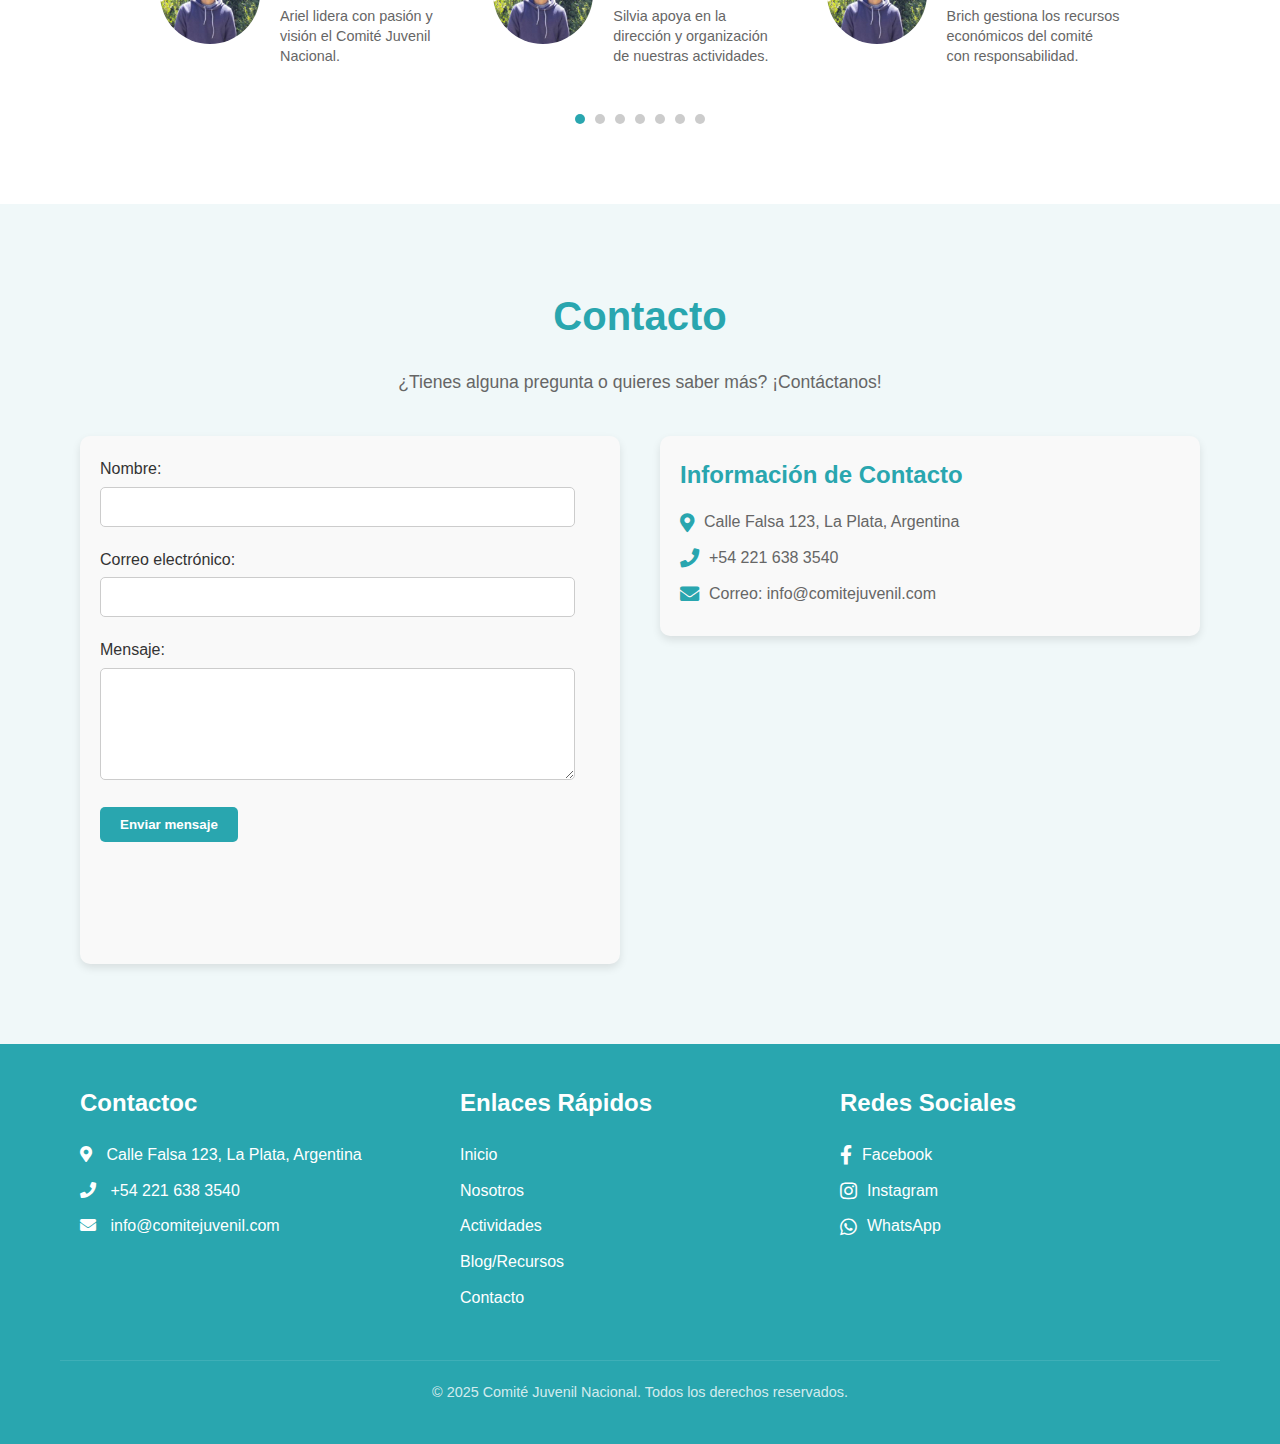
==== commit bf8c3a33: "cambio-parrafos" ====
--- a/index.html
+++ b/index.html
@@ -3,7 +3,7 @@
 <head>
     <meta charset="UTF-8">
     <meta name="viewport" content="width=device-width, initial-scale=1.0">
-    <title>Navbar Responsive</title>
+    <title>Comité Juvenil Nacional</title>
     <link rel="stylesheet" href="style.css">
     <link rel="stylesheet" href="https://cdnjs.cloudflare.com/ajax/libs/font-awesome/5.15.3/css/all.min.css">
     <link href="https://cdnjs.cloudflare.com/ajax/libs/font-awesome/5.15.3/css/all.min.css" rel="stylesheet"/>
@@ -73,7 +73,7 @@
             </div>
             <div class="service">
                 <i class="fas fa-code"></i>
-                <h3>Objetivo</h3>
+                <h3>Servicio</h3>
                 <p>Integrate your systems and develop workflows with Spruce's open API</p>
             </div>
         </div>
@@ -293,8 +293,8 @@
                     <div class="info-card">
                         <h3>Información de Contacto</h3>
                         <ul>
-                            <li><i class="fas fa-map-marker-alt"></i> Dirección: Calle Falsa 123, Ciudad, País</li>
-                            <li><i class="fas fa-phone"></i> Teléfono: +123 456 7890</li>
+                            <li><i class="fas fa-map-marker-alt"></i>Calle Falsa 123, La Plata, Argentina</li>
+                            <li><i class="fas fa-phone"></i> +54 221 638 3540</li>
                             <li><i class="fas fa-envelope"></i> Correo: info@comitejuvenil.com</li>
                         </ul>
                     </div>
@@ -313,10 +313,10 @@
             <div class="footer-grid">
                 <!-- Columna 1: Información de contacto -->
                 <div class="footer-col">
-                    <h3>Contacto</h3>
+                    <h3>Contactoc</h3>
                     <ul>
-                        <li><i class="fas fa-map-marker-alt"></i> Calle Falsa 123, Ciudad, País</li>
-                        <li><i class="fas fa-phone"></i> +123 456 7890</li>
+                        <li><i class="fas fa-map-marker-alt"></i> Calle Falsa 123, La Plata, Argentina</li>
+                        <li><i class="fas fa-phone"></i> +54 221 638 3540</li>
                         <li><i class="fas fa-envelope"></i> info@comitejuvenil.com</li>
                     </ul>
                 </div>
@@ -346,7 +346,7 @@
     
             <!-- Derechos de autor -->
             <div class="derechos">
-                <p>&copy; 2023 Comité Juvenil Nacional. Todos los derechos reservados.</p>
+                <p>&copy; 2025 Comité Juvenil Nacional. Todos los derechos reservados.</p>
             </div>
         </div>
     
--- a/style.css
+++ b/style.css
@@ -485,7 +485,7 @@
 }
 .eventos {
     padding: 80px 0;
-    background-color: #edebeb;
+    background-color: #fbfbfb;
 }
 
 .eventos h2 {
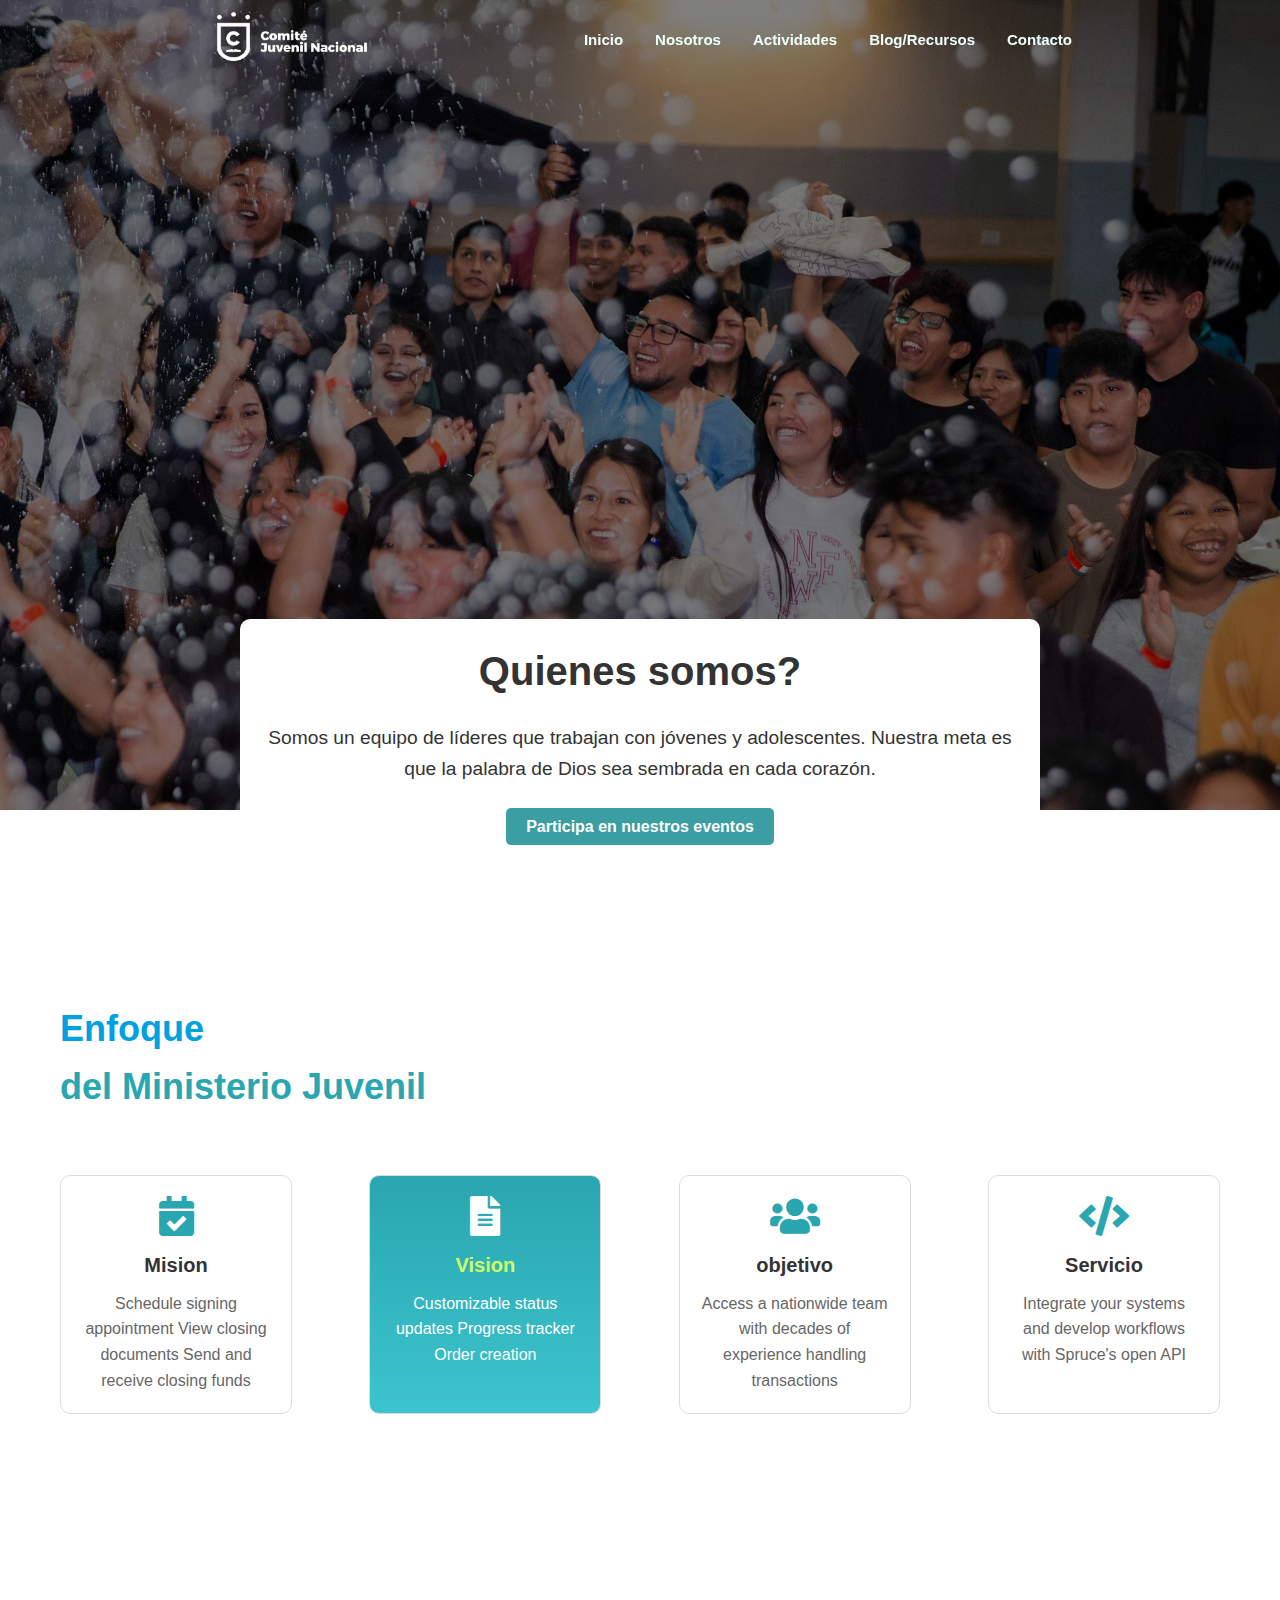
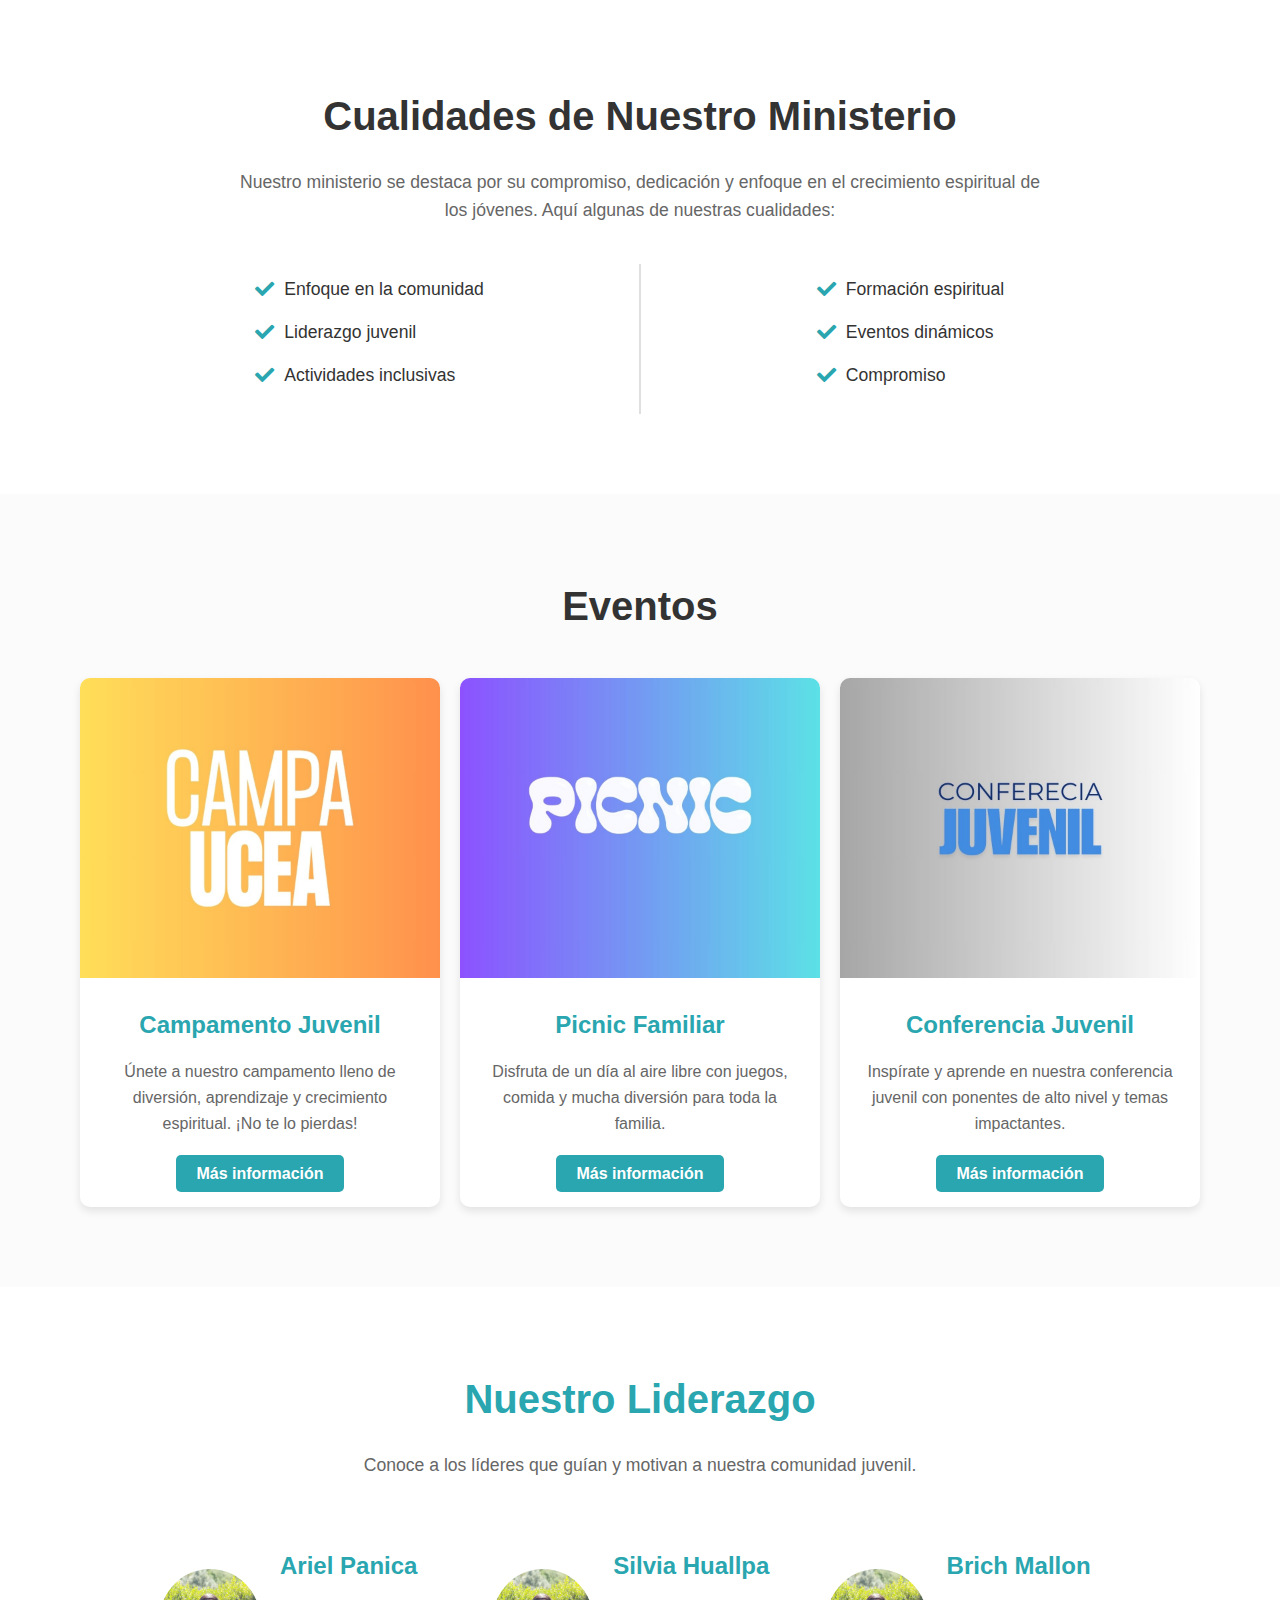
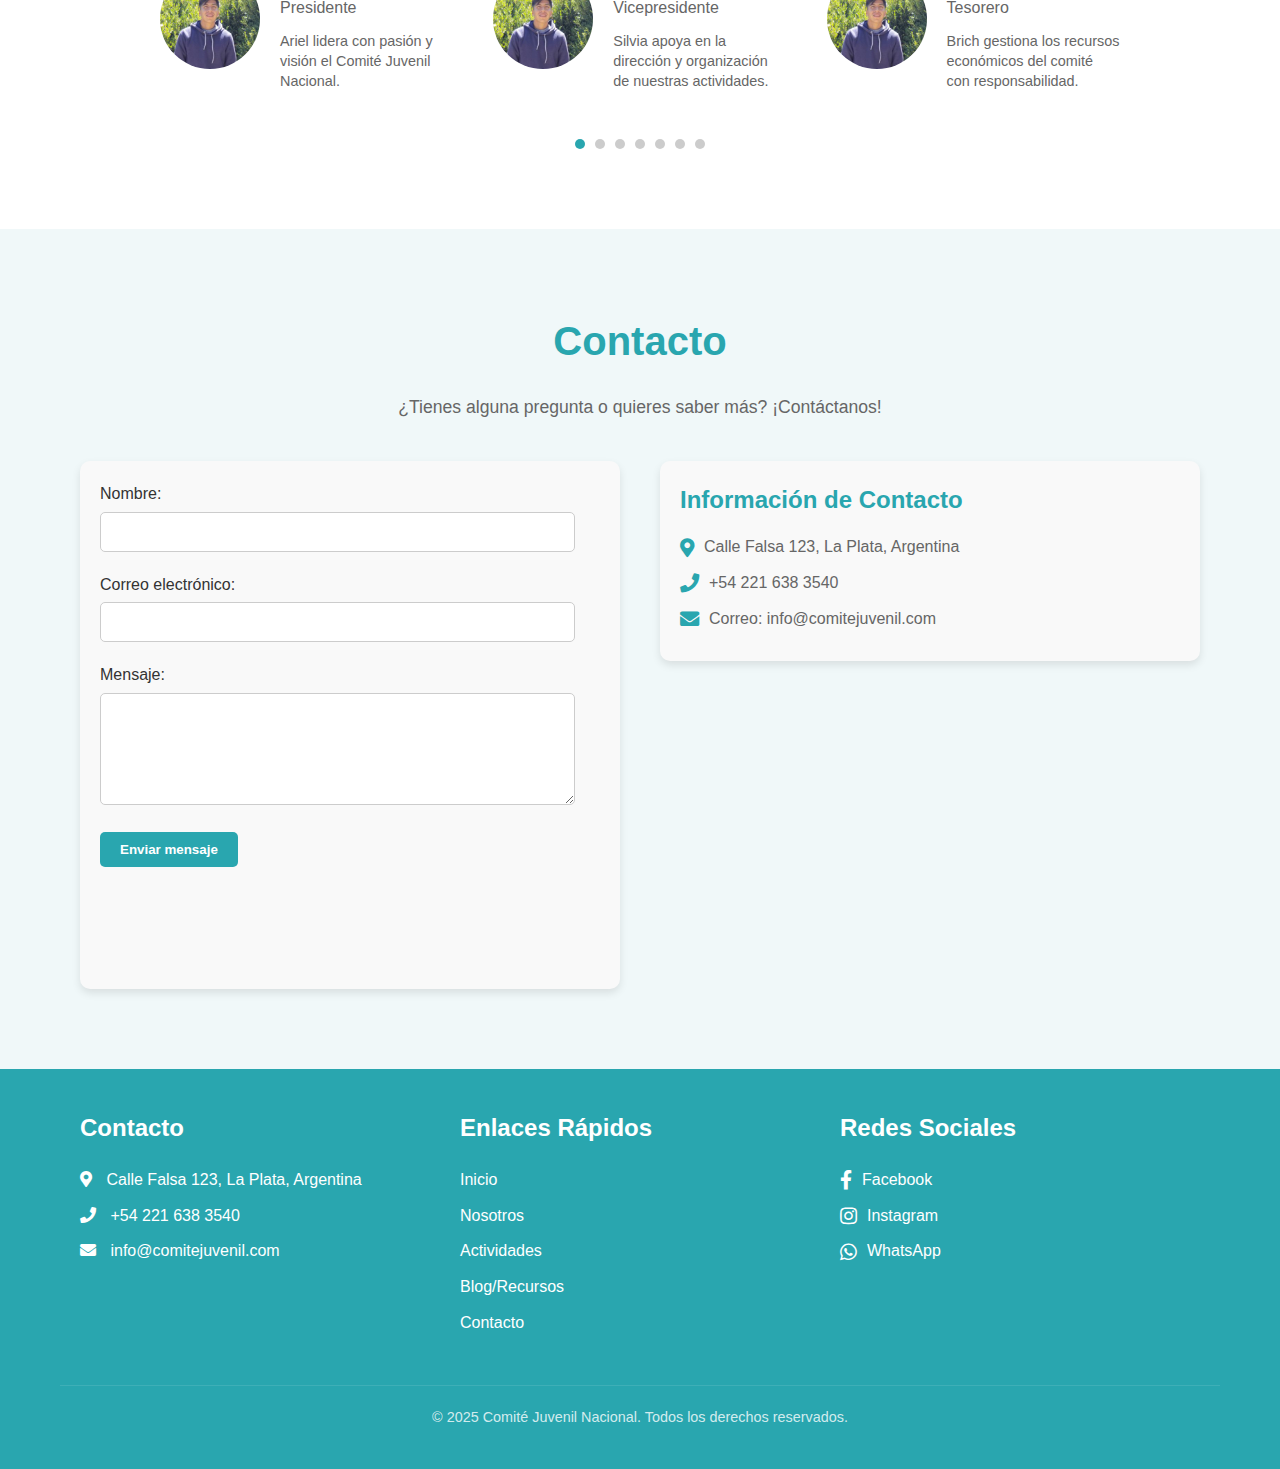
==== commit 5ba63560: "optimisacion" ====
--- a/index.html
+++ b/index.html
@@ -103,7 +103,7 @@
                     <ul>
                         <li><i class="fas fa-check"></i> Formación espiritual</li>
                         <li><i class="fas fa-check"></i> Eventos dinámicos</li>
-                        <li><i class="fas fa-check"></i> Compromiso con los valores cristianos</li>
+                        <li><i class="fas fa-check"></i> Compromiso </li>
                     </ul>
                 </div>
             </div>
@@ -313,7 +313,7 @@
             <div class="footer-grid">
                 <!-- Columna 1: Información de contacto -->
                 <div class="footer-col">
-                    <h3>Contactoc</h3>
+                    <h3>Contacto</h3>
                     <ul>
                         <li><i class="fas fa-map-marker-alt"></i> Calle Falsa 123, La Plata, Argentina</li>
                         <li><i class="fas fa-phone"></i> +54 221 638 3540</li>
--- a/style.css
+++ b/style.css
@@ -91,6 +91,11 @@
 
 /* Estilos para modo móvil y tablet */
 @media (max-width: 768px) {
+
+    .navbar{
+       
+        justify-content: space-between;
+    }
     .nav-links {
         display: flex;
         flex-direction: column;
@@ -234,18 +239,18 @@
     }
 
     .hero-text {
-        
+        padding: 15px;
         width: 90%; /* La caja de texto ocupa todo el ancho */
         margin: 0 auto; /* Centra la caja de texto en la pantalla */
-        margin-bottom: -30px;
+        margin-bottom: -20px;
     }
 
     .hero-text h2 {
-        font-size: 1.8rem; /* Ajusta el tamaño del título */
+        font-size: 1.5rem; /* Ajusta el tamaño del título */
     }
 
     .hero-text p {
-        font-size: 1rem; /* Ajusta el tamaño del texto */
+        font-size: 0.9rem; /* Ajusta el tamaño del texto */
     }
 
     .hero-text .btn {
@@ -433,6 +438,10 @@
 
 .columna {
     flex: 1;
+    display: flex;
+    flex-direction: column;
+    align-items: center; /* Centrar el contenido horizontalmente */
+    text-align: center; /* Centrar el texto */
 }
 
 .columna ul {
@@ -450,7 +459,7 @@
 }
 
 .columna ul li i {
-    color:  #29a6af;
+    color: #29a6af;
     margin-right: 10px;
     font-size: 1.2rem;
 }
@@ -468,12 +477,17 @@
     .cualidades-grid {
         flex-direction: column;
         gap: 20px;
+        align-items: center; /* Centrar el contenido */
     }
 
     .linea-vertical {
-        display: none; /* Ocultar la línea en móviles */
-    }
-}
+        display: block; /* Mostrar la línea */
+        width: 80%; /* Ancho de la línea horizontal */
+        height: 2px; /* Grosor de la línea */
+        margin: 20px 0; /* Espaciado arriba y abajo */
+    }
+}
+
 
 
 /* Estilos para la sección Eventos */
@@ -524,6 +538,7 @@
 .evento-content {
     padding: 20px;
     text-align: center;
+    
 }
 
 .evento-content h3 {
@@ -536,9 +551,11 @@
     font-size: 1rem;
     color: #666;
     line-height: 1.6;
+    margin-bottom: 25px;
 }
 
 .evento-content .btn {
+   
     background-color:  #29a6af;
     color: white;
     padding: 10px 20px;
@@ -546,6 +563,8 @@
     border-radius: 5px;
     font-weight: bold;
     transition: background-color 0.3s ease;
+    margin-top: 20px; /* Añade un margen superior para separar el botón */
+    
 }
 
 .evento-content .btn:hover {
@@ -556,8 +575,22 @@
 /* Responsive */
 @media (max-width: 768px) {
     .eventos-grid {
-        grid-template-columns: 1fr;
-    }
+        display: flex;
+        flex-wrap: wrap;
+        justify-content: center;
+        gap: 20px;
+        padding: 0 20px;
+    }
+    
+    .evento-card {
+        flex: 1 1 300px; /* Flexibilidad para adaptarse al tamaño de la pantalla */
+        max-width: 350px; /* Ancho máximo para evitar que las tarjetas sean demasiado grandes */
+    }
+    .evento-content p{
+        margin-bottom: 25px;
+    }
+
+    
 }
 
 
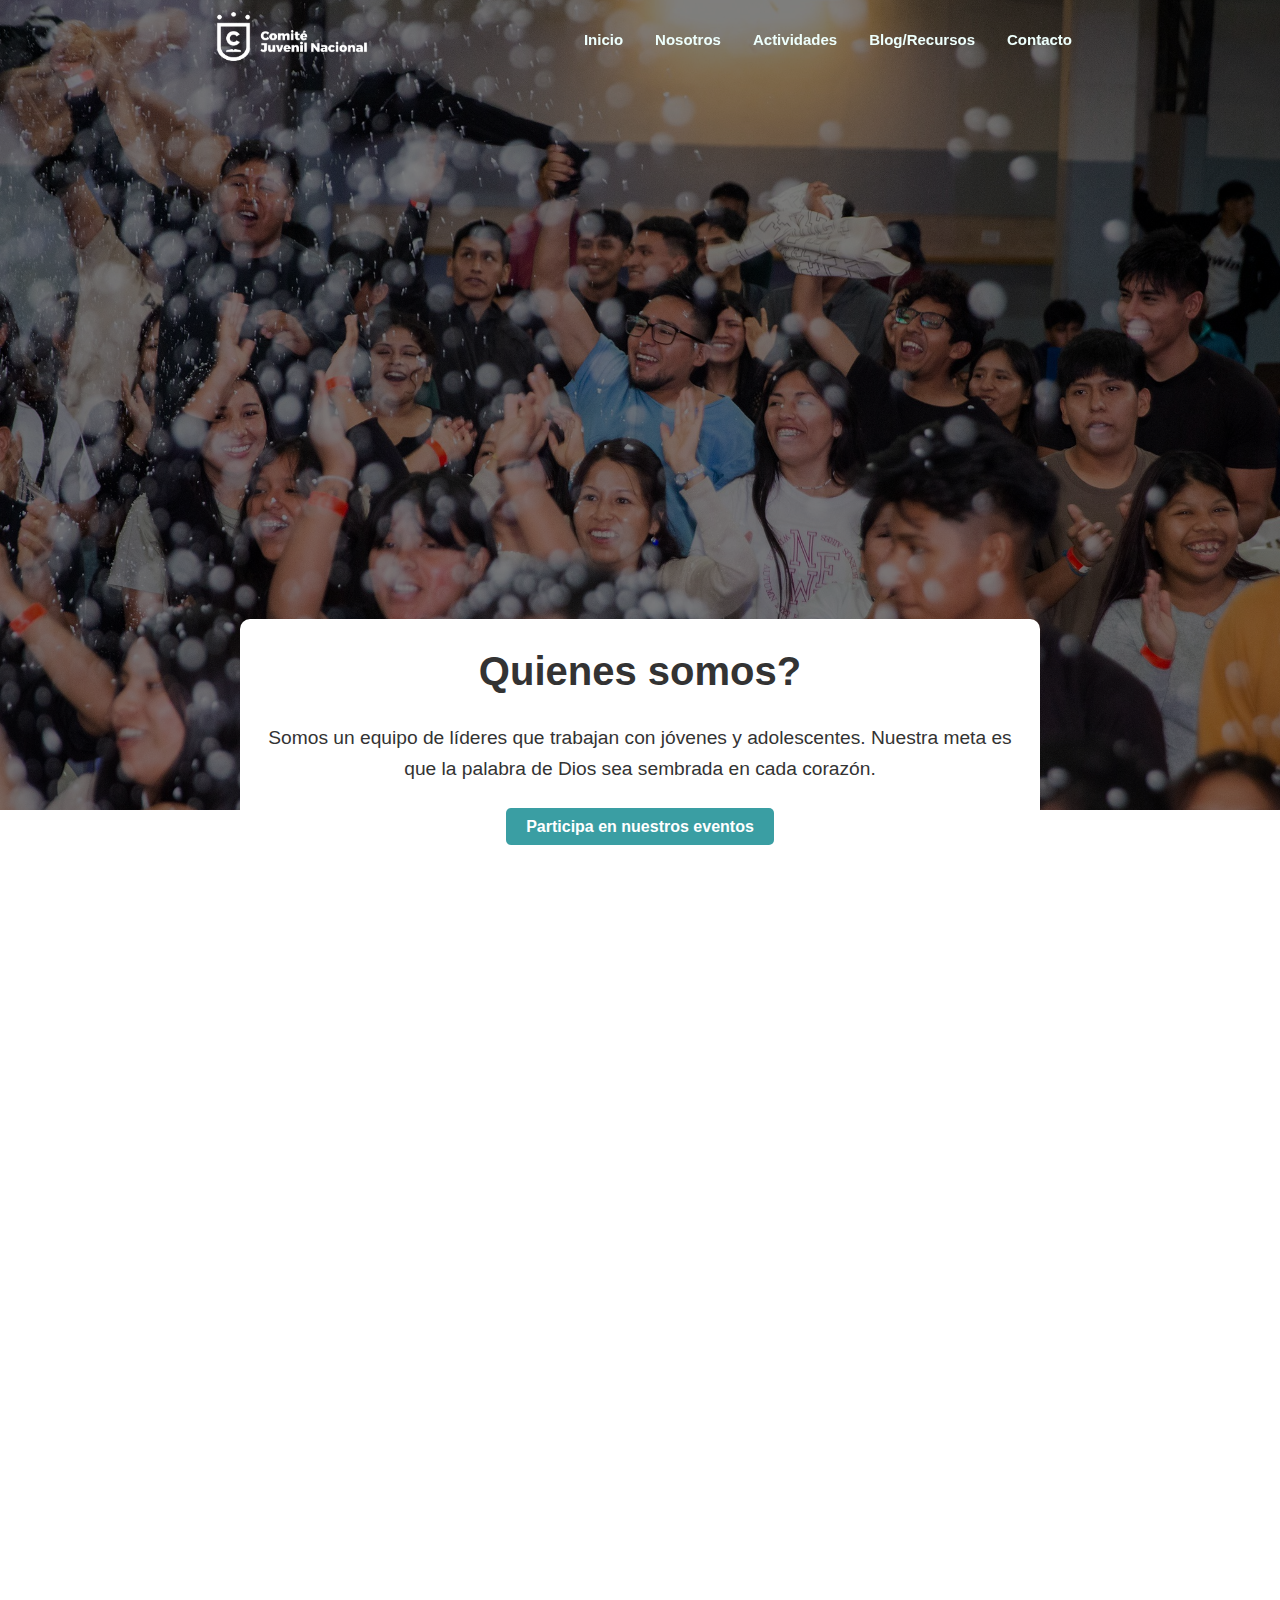
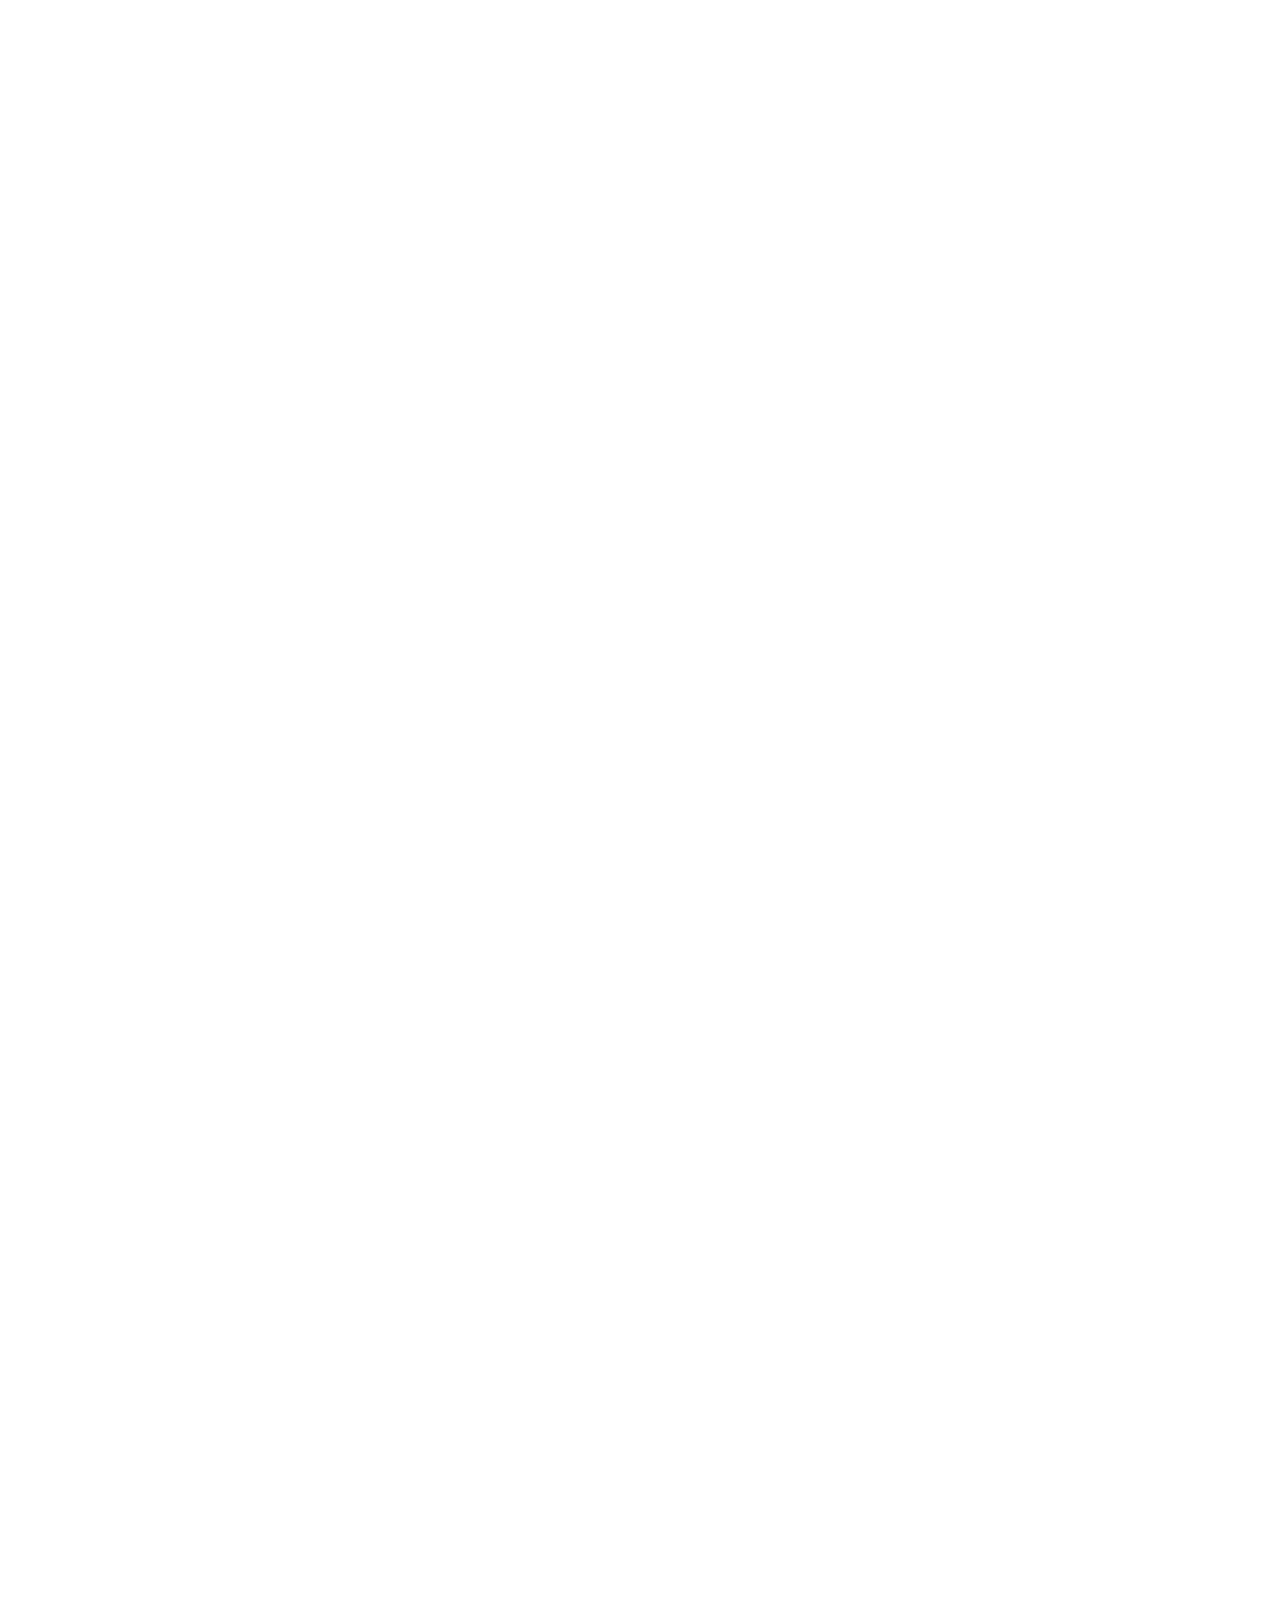
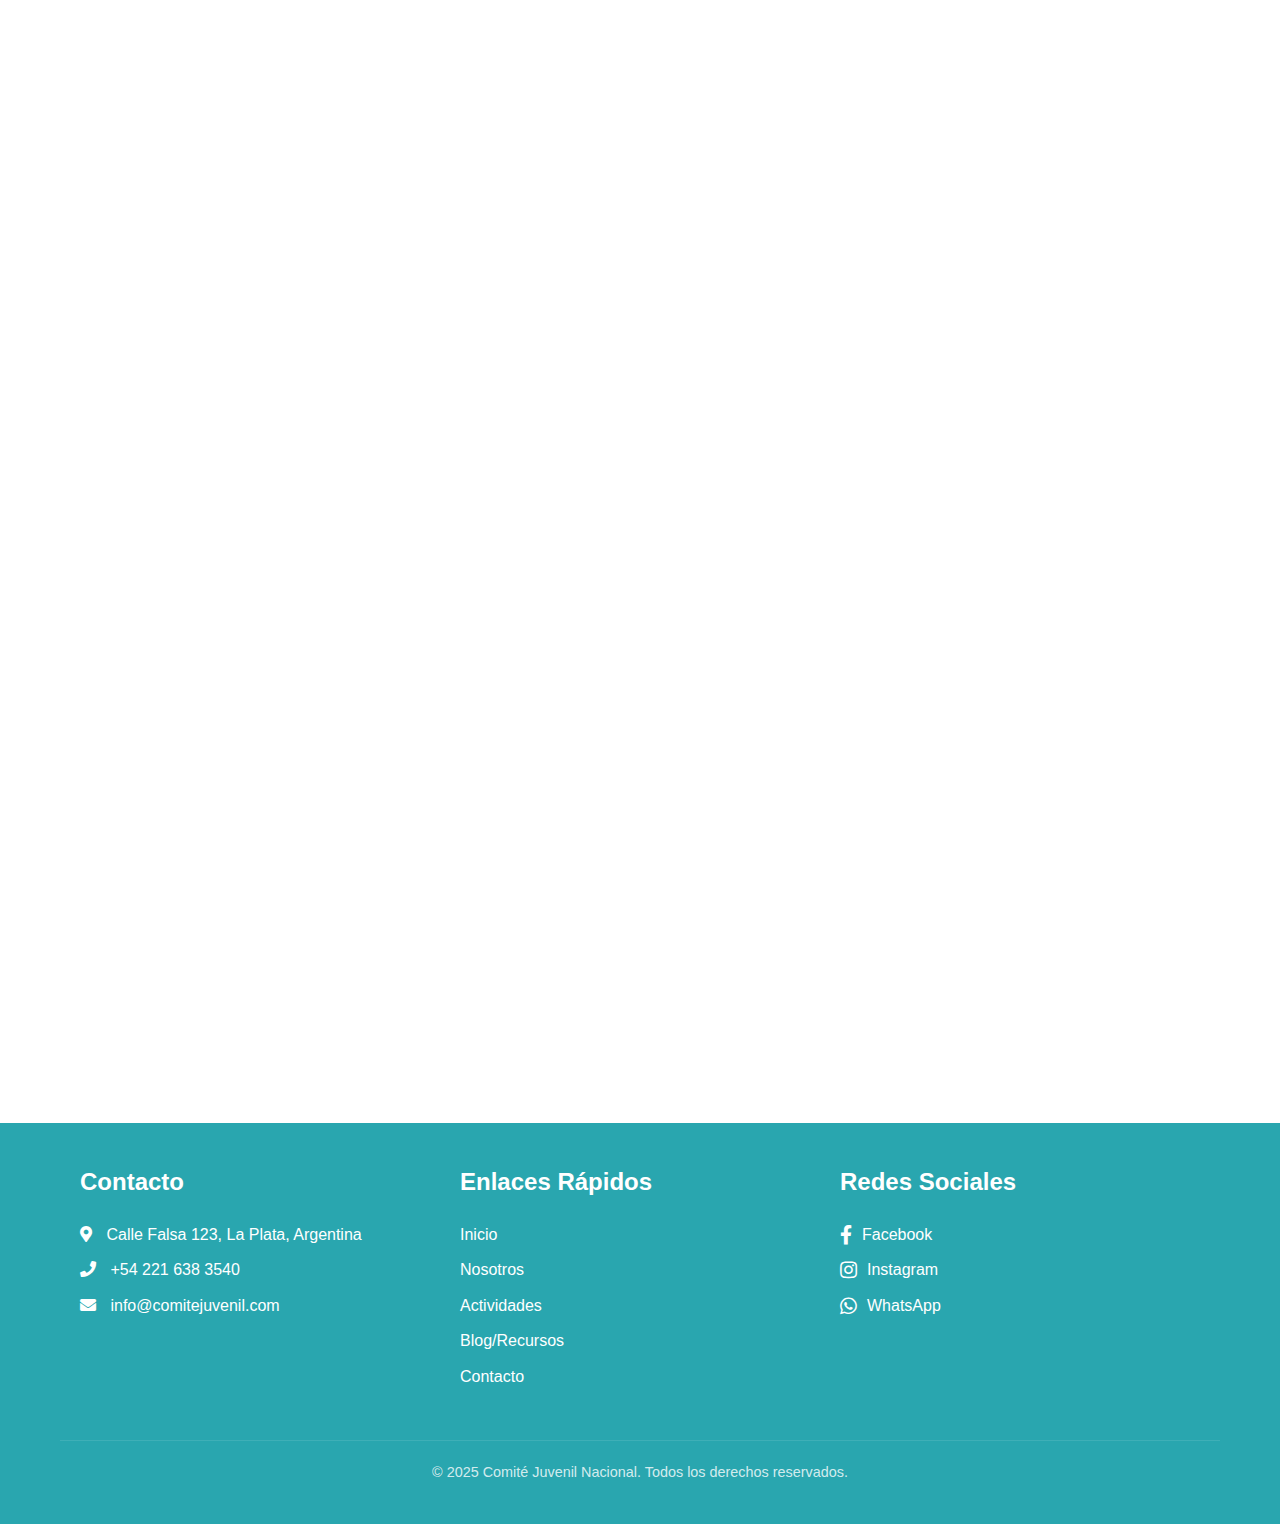
==== commit 93ff5cdd: "carrusel-animaciones" ====
--- a/index.html
+++ b/index.html
@@ -7,6 +7,16 @@
     <link rel="stylesheet" href="style.css">
     <link rel="stylesheet" href="https://cdnjs.cloudflare.com/ajax/libs/font-awesome/5.15.3/css/all.min.css">
     <link href="https://cdnjs.cloudflare.com/ajax/libs/font-awesome/5.15.3/css/all.min.css" rel="stylesheet"/>
+
+    <!--LIBRERIA DE LIDERES CARRUSEL--> 
+    <link rel="stylesheet" href="https://cdn.jsdelivr.net/npm/swiper@11/swiper-bundle.min.css">
+
+    <!--LIBRERIA DE ANIMACIONES -->  
+    <!-- AOS CSS -->
+    <link rel="stylesheet" href="https://unpkg.com/aos@next/dist/aos.css" />
+
+    <!-- AOS JS -->
+    <script src="https://unpkg.com/aos@next/dist/aos.js"></script>
 </head>
 <body>
     <!-- Header con navegación y logo -->
@@ -36,7 +46,7 @@
     </header>
 
     <!-- Sección Inicio con imagen de fondo y caja de texto -->
-    <section id="inicio" class="hero">
+    <section id="inicio" class="hero" ">
         <div class="container">
             <!-- Caja de texto en el centro -->
             <div class="hero-text">
@@ -48,8 +58,8 @@
     </section>
 
 
-    <div class="contenedor">
-        <section class="header-section">
+    <div   class="contenedor" data-aos="fade-up" data-aos-duration="2000" data-aos-delay="150" >
+        <section class="header-section" >
             <div>
                 <h1><span>Enfoque</span> <br><span> del Ministerio Juvenil</span></h1>
             </div>
@@ -81,7 +91,7 @@
 
 
     <!-- Sección Cualidades del Ministerio -->
-    <section id="cualidades" class="cualidades">
+    <section id="cualidades" class="cualidades" data-aos="fade-up" >
         <div class="container">
             <h2>Cualidades de Nuestro Ministerio</h2>
             <p class="descripcion">Nuestro ministerio se destaca por su compromiso, dedicación y enfoque en el crecimiento espiritual de los jóvenes. Aquí algunas de nuestras cualidades:</p>
@@ -120,7 +130,7 @@
 
 
     <!-- Sección Eventos -->
-    <section id="eventos" class="eventos">
+    <section id="eventos" class="eventos" data-aos="fade-up">
         <div class="container">
             <h2>Eventos</h2>
             <div class="eventos-grid">
@@ -161,99 +171,108 @@
 
 
     <!-- Sección Liderazgo -->
-    <section id="liderazgo" class="liderazgo">
-        <div class="container">
+
+    <section id="liderazgo" class="liderazgo" data-aos="fade-up">
+        <div class="container swiper">
             <h2>Nuestro Liderazgo</h2>
             <p class="descripcion">Conoce a los líderes que guían y motivan a nuestra comunidad juvenil.</p>
-            <div class="carrusel">
-                <!-- Contenedor de los líderes -->
-                <div class="carrusel-contenedor">
-                    <!-- Líderes originales y clonados -->
+            
+            <div class="slider-wrapper">
+
+                <div class="card-list swiper-wrapper">
+
                     <!-- Líder 1: Ariel Panica -->
-                    <div class="lider">
-                        <img src="Logos_CJN/carlos01.jpg" alt="Ariel Panica">
+                    <div class="lider swiper-slide">
+                        <img src="Logos_CJN/carlos01.jpg" alt="User Image" class="user-image">
                         <div class="lider-info">
                             <h3>Ariel Panica</h3>
                             <p class="cargo">Presidente</p>
                             <p class="descripcion-lider">Ariel lidera con pasión y visión el Comité Juvenil Nacional.</p>
                         </div>
-                    </div>
-    
-                    <!-- Líder 2: Silvia Huallpa -->
-                    <div class="lider">
-                        <img src="Logos_CJN/carlos01.jpg" alt="Silvia Huallpa">
+                        
+                    </div>
+                    
+                     <!-- Líder 2: Silvia Huallpa -->
+                    <div class="lider swiper-slide">
+                        <img src="Logos_CJN/carlos01.jpg" alt="User Image" class="user-image">
                         <div class="lider-info">
                             <h3>Silvia Huallpa</h3>
                             <p class="cargo">Vicepresidente</p>
                             <p class="descripcion-lider">Silvia apoya en la dirección y organización de nuestras actividades.</p>
                         </div>
-                    </div>
-    
+                        
+                    </div>
+
                     <!-- Líder 3: Brich Mallon -->
-                    <div class="lider">
-                        <img src="Logos_CJN/carlos01.jpg" alt="Brich Mallon">
+                    <div class="lider swiper-slide">
+                        <img src="Logos_CJN/carlos01.jpg" alt="User Image" class="user-image">
                         <div class="lider-info">
                             <h3>Brich Mallon</h3>
                             <p class="cargo">Tesorero</p>
                             <p class="descripcion-lider">Brich gestiona los recursos económicos del comité con responsabilidad.</p>
                         </div>
-                    </div>
-    
+                        
+                    </div>
+
                     <!-- Líder 4: Paola Mita -->
-                    <div class="lider">
-                        <img src="Logos_CJN/carlos01.jpg" alt="Paola Mita">
+                    <div class="lider swiper-slide">
+                        <img src="Logos_CJN/carlos01.jpg" alt="User Image" class="user-image">
                         <div class="lider-info">
                             <h3>Paola Mita</h3>
                             <p class="cargo">Secretaria</p>
                             <p class="descripcion-lider">Paola se encarga de la documentación y comunicación interna.</p>
                         </div>
-                    </div>
-    
+                       
+                    </div>
+
                     <!-- Líder 5: Carlos Huallpa -->
-                    <div class="lider">
-                        <img src="Logos_CJN/carlos01.jpg" alt="Carlos Huallpa">
+                    <div class="lider swiper-slide">
+                        <img src="Logos_CJN/carlos01.jpg" alt="User Image" class="user-image">
                         <div class="lider-info">
                             <h3>Carlos Huallpa</h3>
                             <p class="cargo">Vocal</p>
                             <p class="descripcion-lider">Carlos contribuye con ideas y apoyo en todas las actividades.</p>
                         </div>
-                    </div>
-    
+                        
+                    </div>
+
                     <!-- Líder 6: Pamela Porco -->
-                    <div class="lider">
-                        <img src="Logos_CJN/carlos01.jpg" alt="Pamela Porco">
+                    <div class="lider swiper-slide">
+                        <img src="Logos_CJN/carlos01.jpg" alt="User Image" class="user-image">
                         <div class="lider-info">
                             <h3>Pamela Porco</h3>
                             <p class="cargo">Vocal</p>
                             <p class="descripcion-lider">Pamela es una voz activa en la planificación y ejecución de eventos.</p>
                         </div>
-                    </div>
-    
+                        
+                    </div>
+
                     <!-- Líder 7: Eunice Ruiz -->
-                    <div class="lider">
-                        <img src="Logos_CJN/carlos01.jpg" alt="Eunice Ruiz">
+                    <div class="lider swiper-slide">
+                        <img src="Logos_CJN/carlos01.jpg" alt="User Image" class="user-image">
                         <div class="lider-info">
                             <h3>Eunice Ruiz</h3>
                             <p class="cargo">Vocal</p>
                             <p class="descripcion-lider">Eunice aporta su energía y creatividad en cada proyecto.</p>
                         </div>
-                    </div>
-                </div>
-            </div>
-            <!-- Indicadores circulares -->
-            <div class="indicadores">
-                <span class="indicador" data-indice="0"></span>
-                <span class="indicador" data-indice="1"></span>
-                <span class="indicador" data-indice="2"></span>
-                <span class="indicador" data-indice="3"></span>
-                <span class="indicador" data-indice="4"></span>
-                <span class="indicador" data-indice="5"></span>
-                <span class="indicador" data-indice="6"></span>
-            </div>
-        </div>
-
-       
-    </section>    
+                        
+                    </div>
+                </div>
+
+                <div class="swiper-pagination"></div>
+                <div class="swiper-slide-button swiper-button-prev"></div>
+                <div class="swiper-slide-button swiper-button-next"></div>
+                
+
+              
+              
+            </div>
+        </div>
+
+    </section>
+
+    
+    
 
 
   
@@ -261,7 +280,7 @@
     
     
     <!-- Sección Contacto -->
-    <section id="contacto" class="contacto">
+    <section id="contacto" class="contacto" data-aos="fade-up">
         <div class="container">
             <h2>Contacto</h2>
             <p class="descripcion">¿Tienes alguna pregunta o quieres saber más? ¡Contáctanos!</p>
@@ -352,8 +371,12 @@
     
     </footer>
     
-
+      <!-- Linking SwiperJS script -->
+  <script src="https://cdn.jsdelivr.net/npm/swiper@11/swiper-bundle.min.js"></script>
 
     <script src="scrip.js"></script>
+
+    
+  
 </body>
 </html>
--- a/style.css
+++ b/style.css
@@ -598,48 +598,23 @@
 
 
 /* Estilos para la sección Liderazgo */
-.liderazgo {
-    padding: 80px 0;
-    background-color: #fff;
-}
-
-.liderazgo h2 {
-    text-align: center;
-    font-size: 2.5rem;
-    margin-bottom: 20px;
-    color: #29a6af; /* Color principal */
-}
-
-.liderazgo .descripcion {
-    text-align: center;
-    font-size: 1.1rem;
-    color: #666;
-    max-width: 800px;
-    margin: 0 auto 40px;
-    line-height: 1.6;
-}
-
-.carrusel {
-    position: relative;
-    overflow: hidden;
-    max-width: 1000px;
+.container {
+    max-width: 1200px;
     margin: 0 auto;
-}
-
-.carrusel-contenedor {
-    display: flex;
-    transition: transform 0.5s ease;
-}
-
+    padding: 0 20px;
+}
+  
 .lider {
     display: flex;
     align-items: center;
     min-width: 33.33%; /* Muestra 3 líderes a la vez */
     padding: 20px;
     box-sizing: border-box;
+    text-align: center;
     height: 200px; /* Altura fija para alinear los nombres */
-}
-
+    
+}
+  
 .lider img {
     width: 100px;
     height: 100px;
@@ -647,65 +622,144 @@
     margin-right: 20px;
     object-fit: cover;
 }
-
+  
 .lider-info {
     display: flex;
     flex-direction: column;
     justify-content: center; /* Alinear verticalmente el contenido */
 }
-
+  
 .lider-info h3 {
     font-size: 1.5rem;
     margin-bottom: 10px;
     color: #29a6af; /* Color principal */
 }
-
+  
 .lider-info .cargo {
     font-size: 1rem;
     color: #666;
     margin-bottom: 10px;
 }
-
+  
 .lider-info .descripcion-lider {
     font-size: 0.9rem;
     color: #666;
     line-height: 1.4;
 }
-
-/* Indicadores circulares */
-.indicadores {
-    display: flex;
-    justify-content: center;
-    gap: 10px;
-    margin-top: 20px;
-}
-
-.indicador {
-    width: 10px;
-    height: 10px;
-    background-color: #ccc; /* Color de los círculos inactivos */
-    border-radius: 50%;
-    cursor: pointer;
-    transition: background-color 0.3s ease;
-}
-
-.indicador.activo {
-    background-color: #29a6af; /* Color de los círculos activos */
-}
-
-/* Responsive */
+  
+  
+.liderazgo {
+    padding: 80px 0;
+    background-color: #fff;
+  
+    display: flex;
+    align-items: center;
+      
+      
+      
+}
+  
+.liderazgo h2 {
+    text-align: center;
+    font-size: 2.5rem;
+    margin-bottom: 20px;
+    color: #29a6af; /* Color principal */
+}
+  
+.liderazgo .descripcion {
+    text-align: center;
+    font-size: 1.1rem;
+    color: #666;
+    max-width: 800px;
+    margin: 0 auto 40px;
+    line-height: 1.6;
+}
+  
+  
+.carrusel {
+    position: relative;
+    overflow: hidden;
+    max-width: 1000px;
+    margin: 0 auto;
+}
+  
+.carrusel-contenedor {
+    display: flex;
+    transition: transform 0.5s ease;
+}
+  
+  
+.slider-wrapper {
+    
+    overflow: hidden;
+    
+    max-width: 1000px;
+    margin: 0 70px 100px;
+  
+    
+}
+  
+.swiper-slide{
+    height: auto !important; /* Anula el height: 100% */
+  display: flex !important; /* Anula el display: block */
+}
+  
+  
+  
+  
+.slider-wrapper .swiper-pagination-bullet {
+    background: #29a6af;
+    height: 13px;
+    width: 13px;
+    opacity: 0.5;
+    
+}
+
+.slider-wrapper .swiper-pagination-bullet-active {
+    opacity: 1;
+}
+
+  
+.slider-wrapper .swiper-slide-button {
+    color: #fff;
+    margin-top: -55px;
+    transition: 0.2s ease;
+}
+
+.slider-wrapper .swiper-slide-button:hover {
+    color: #4658ff;
+}
+
+
 @media (max-width: 768px) {
+  
+    
+    .slider-wrapper {
+      margin: 0 10px 40px;
+    }
+    .slider-wrapper .swiper-slide-button {
+      display: none;
+    }
+}
+  
+@media (max-width: 480px) {
+  
     .lider {
-        min-width: 50%; /* Muestra 2 líderes a la vez en tablets */
-    }
-}
-
-@media (max-width: 480px) {
-    .lider {
-        min-width: 100%; /* Muestra 1 líder a la vez en móviles */
-    }
-}
-
+      flex-direction: column; /* Cambiar a columna */
+      align-items: center; /* Centrar el contenido */
+      text-align: center; /* Alinear el texto al centro */
+      height: auto; /* Altura automática */
+      padding: 15px; /* Reducir el padding */
+    }
+  
+    .lider img {
+      width: 80px; /* Reducir el tamaño de la imagen */
+      height: 80px;
+      margin-right: 0; /* Eliminar el margen derecho */
+      margin-bottom: 15px; /* Agregar margen inferior */
+    }
+    
+}
 
 /* Estilos para la sección Contacto */
 
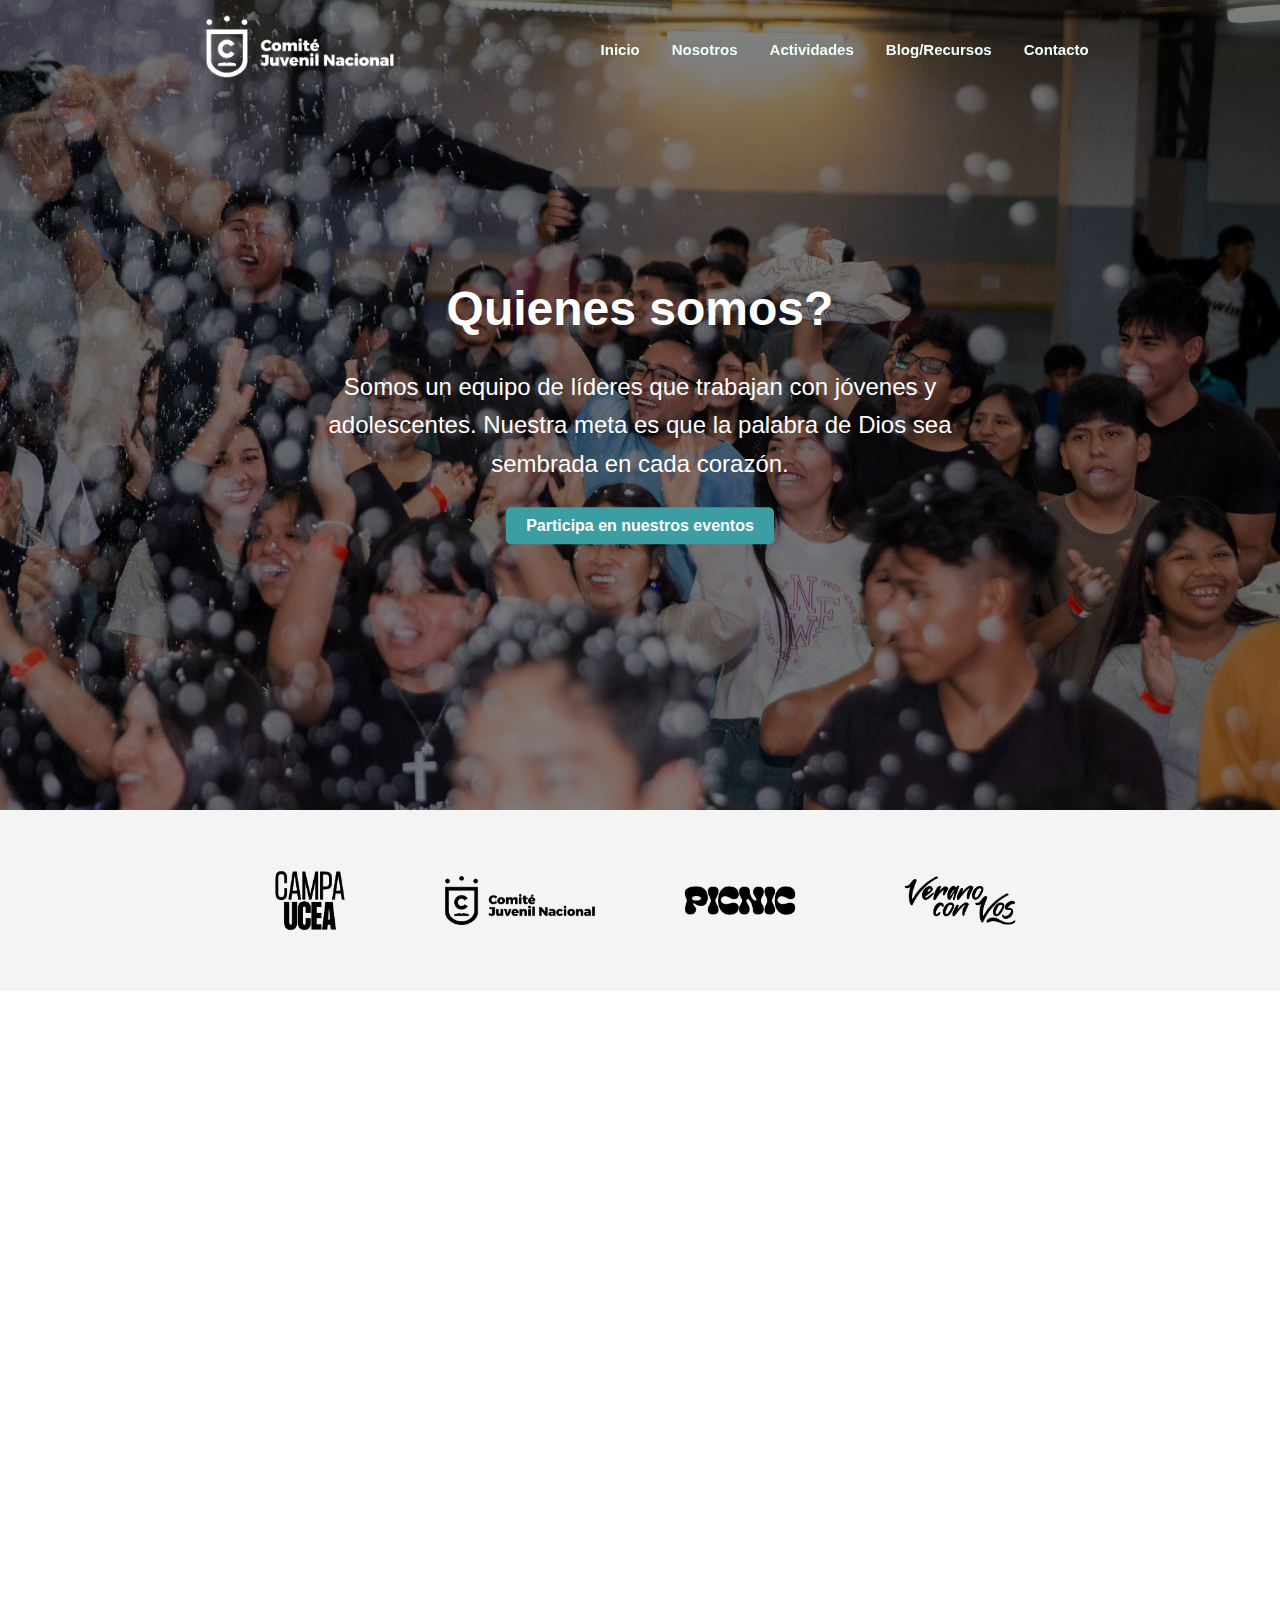
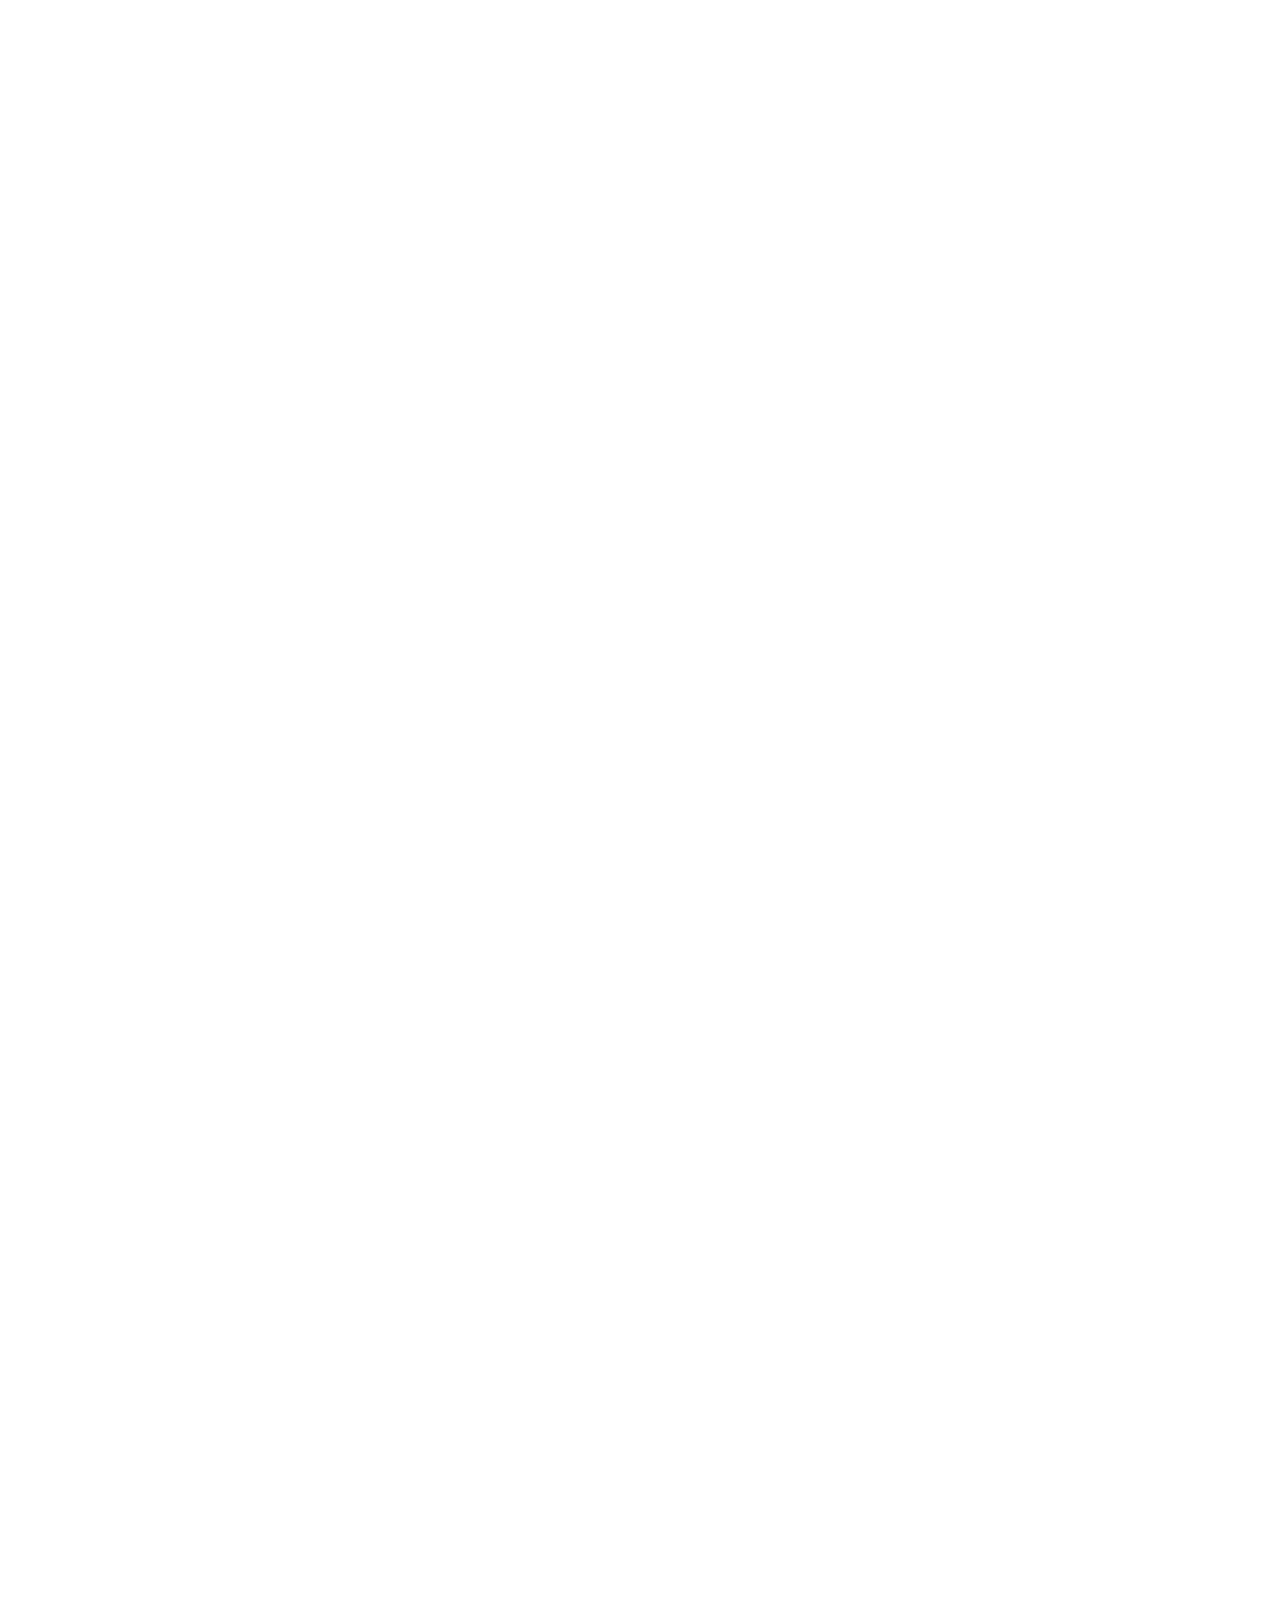
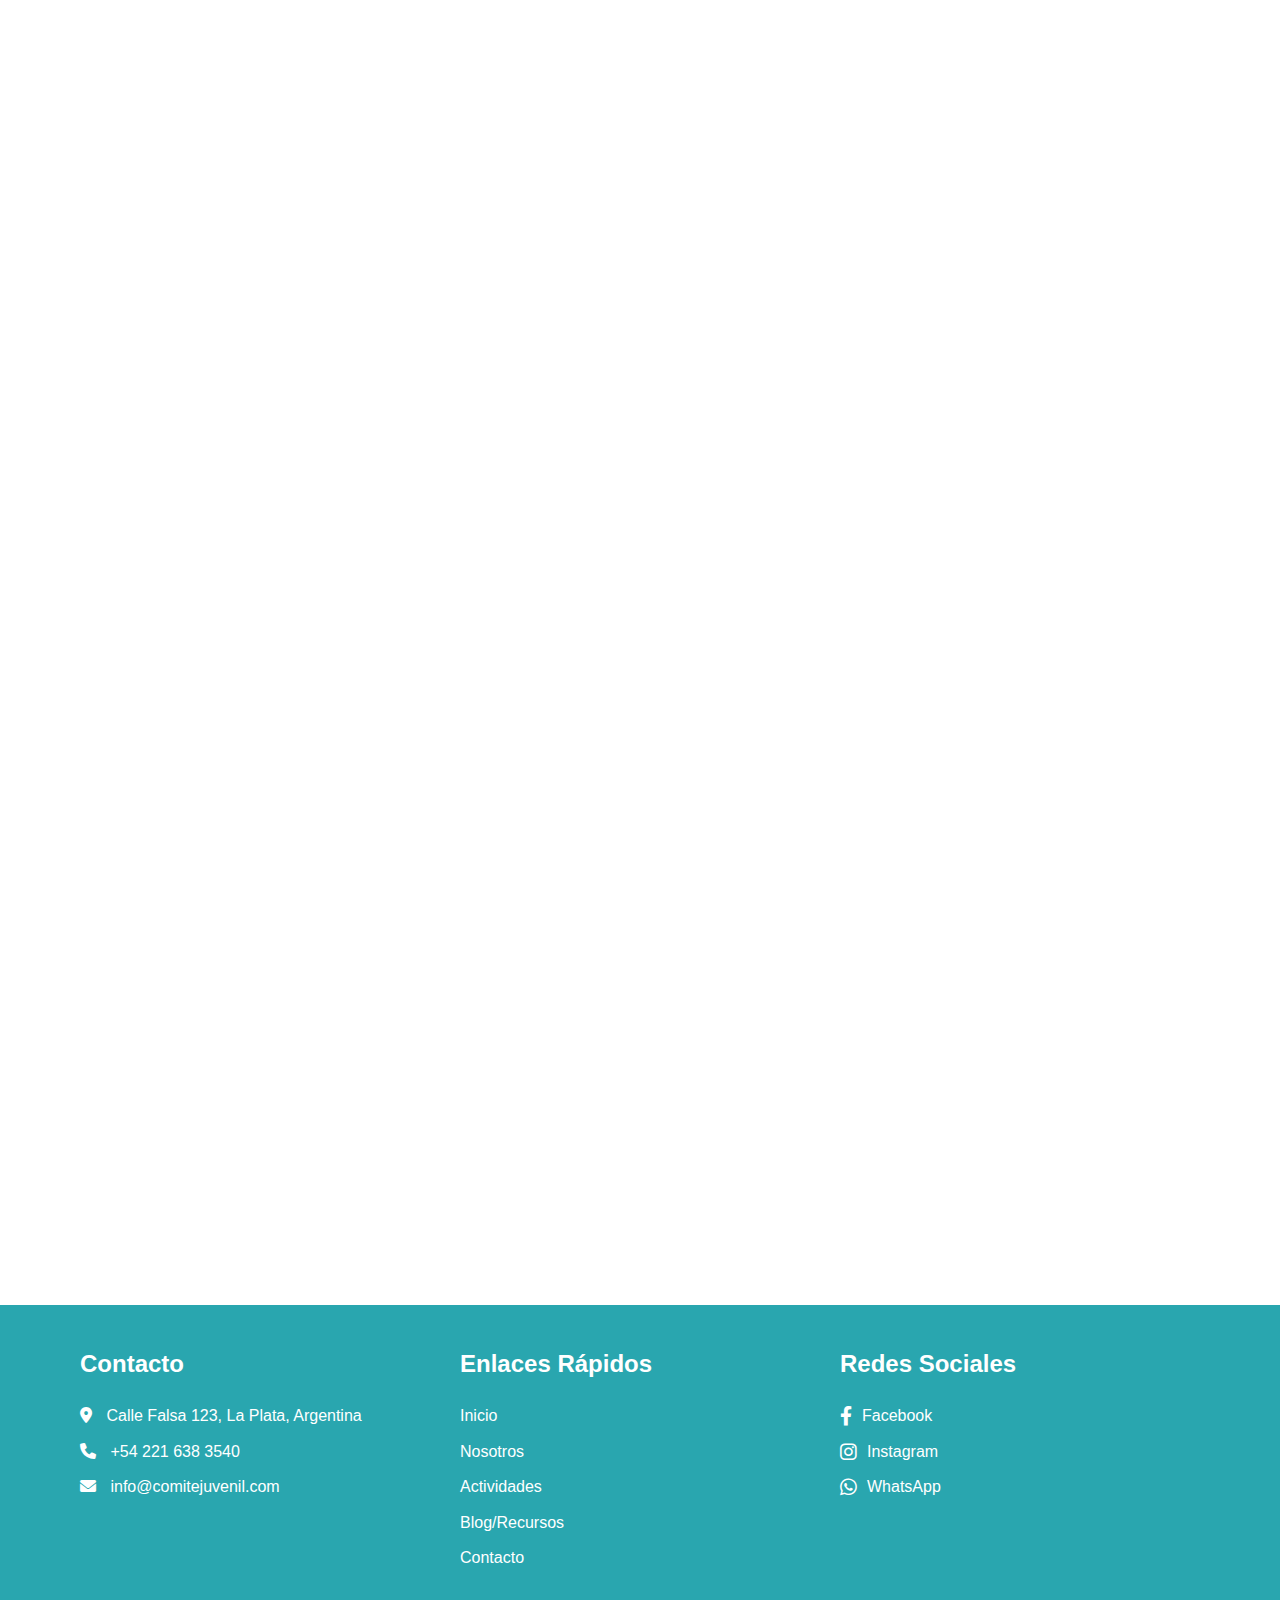
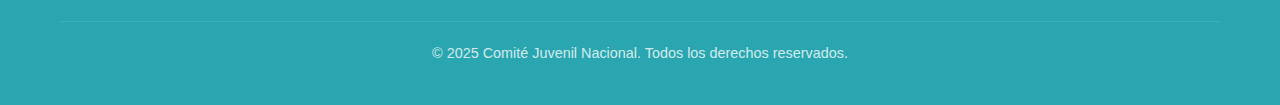
==== commit ce12f4ac: "carpetas-nuevas" ====
--- a/index.html
+++ b/index.html
@@ -6,6 +6,9 @@
     <title>Comité Juvenil Nacional</title>
     <link rel="stylesheet" href="style.css">
     <link rel="stylesheet" href="https://cdnjs.cloudflare.com/ajax/libs/font-awesome/5.15.3/css/all.min.css">
+
+    <link rel="stylesheet" href="https://cdnjs.cloudflare.com/ajax/libs/font-awesome/6.0.0/css/all.min.css">
+
     <link href="https://cdnjs.cloudflare.com/ajax/libs/font-awesome/5.15.3/css/all.min.css" rel="stylesheet"/>
 
     <!--LIBRERIA DE LIDERES CARRUSEL--> 
@@ -23,15 +26,18 @@
     <header class="navbar">
         <!-- Logo -->
         <div class="logo">
-            <img src="Logos_CJN/CJN_logo_B.png" alt="Logo Comité Juvenil Nacional">
+            <a href="index.html">
+                <img src="Logos_CJN/CJN_logo_B.png" alt="Logo Comité Juvenil Nacional">
+            </a>
+            
         </div>
 
         <!-- Navegación -->
         <nav>
             <ul class="nav-links">
-                <li><a href="#inicio">Inicio</a></li>
-                <li><a href="#nosotros">Nosotros</a></li>
-                <li><a href="#actividades">Actividades</a></li>
+                <li><a href="index.html">Inicio</a></li>
+                <li><a href="pages/nosotros.html">Nosotros</a></li>
+                <li><a href="pages/actividades.html">Actividades</a></li>
                 <li><a href="#blog">Blog/Recursos</a></li>
                 <li><a href="#contacto">Contacto</a></li>
             </ul>
@@ -46,16 +52,27 @@
     </header>
 
     <!-- Sección Inicio con imagen de fondo y caja de texto -->
-    <section id="inicio" class="hero" ">
-        <div class="container">
-            <!-- Caja de texto en el centro -->
-            <div class="hero-text">
-                <h2>Quienes somos?</h2>
+    <section id="inicio" class="hero" >
+        <div class="container" >
+            <div  class="hero-text" >
+                <h2 >Quienes somos?</h2>
                 <p>Somos un equipo de líderes que trabajan con jóvenes y adolescentes. Nuestra meta es que la palabra de Dios sea sembrada en cada corazón.</p>
                 <a href="#actividades" class="btn">Participa en nuestros eventos</a>
             </div>
         </div>
     </section>
+
+    <section class="content-section">
+        <div class="logos">
+            <div class="logo-uce">
+                <img src="Logos_CJN/UCEA.png" alt="campa-uce" >
+            </div>
+            
+            <img src="Logos_CJN/CJN_logo.png" alt="Logo CJN">
+            <img src="Logos_CJN/picnic_logo.png" alt="Logo Picnic">
+            <img src="Logos_CJN/verano-con-vos_logo.png" alt="Logo Verano con Vos">
+        </div>
+      </section>
 
 
     <div   class="contenedor" data-aos="fade-up" data-aos-duration="2000" data-aos-delay="150" >
@@ -371,8 +388,8 @@
     
     </footer>
     
-      <!-- Linking SwiperJS script -->
-  <script src="https://cdn.jsdelivr.net/npm/swiper@11/swiper-bundle.min.js"></script>
+    <!-- Linking SwiperJS script -->
+    <script src="https://cdn.jsdelivr.net/npm/swiper@11/swiper-bundle.min.js"></script>
 
     <script src="scrip.js"></script>
 
--- a/style.css
+++ b/style.css
@@ -25,7 +25,7 @@
     position: fixed;
     top: 0;
     z-index: 1000;
-    height: 80px;
+    height: 100px;
     transition: background-color 0.3s ease;
 }
 
@@ -36,7 +36,7 @@
 
 /* Logo */
 .navbar .logo img {
-    width: 200px;
+    width: 250px;
     transition: transform 0.3s ease;
 }
 
@@ -156,15 +156,29 @@
 
 /* Hero Section */
 .hero {
-    background: url('Logos_CJN/home01.jpg') no-repeat center center/cover;
-    min-height: 90vh; /* Garantiza que la sección ocupe toda la altura de la pantalla */
-    display: flex;
-    justify-content: center; /* Centra horizontalmente el contenido */
-    align-items: flex-end;
-    text-align: center;
+    background-image: url('Logos_CJN/home01.jpg');
+    height: 90vh; /* Ocupa el 100% del alto de la pantalla */;
+    background-position:  center; /* Se queda en la parte superior */
+    background-repeat: no-repeat;
+    background-size: cover;
+    
+    
+    
+    
     color: white;
     position: relative;
-}
+    background-attachment: fixed; /* Hace que la imagen de fondo se mantenga fija */
+    transition: transform 0.3s ease-in-out;
+
+    
+}
+   
+
+    
+
+
+
+
 
 .hero::before {
     content: '';
@@ -174,27 +188,31 @@
     right: 0;
     bottom: 0;
     background: rgba(0, 0, 0, 0.5); /* Overlay oscuro para mejorar la legibilidad */
-}
+    
+}
+
+
 
 .hero-text {
-    position: relative;
-    z-index: 1;
-    background-color: rgb(255, 255, 255); /* Fondo semitransparente blanco */
-    padding: 20px;
-    border-radius: 10px;
-    color: #333; /* Texto en color oscuro */
-    width: 800px;
-    margin-bottom: -50px; /* Ajusta la distancia desde el fondo */
+    position: absolute;
+    top: 50%;
+    left: 50%;
+    transform: translate(-50%, -50%);
+    color: white;
+    text-align: center;
+    
 }
 
 .hero-text h2 {
-    font-size: 2.5rem;
+    font-size: 3rem;
     margin-bottom: 20px;
+    animation: fadeIn 2s ease-in-out;
 }
 
 .hero-text p {
-    font-size: 1.2rem;
+    font-size: 1.5rem;
     margin-bottom: 30px;
+    animation: fadeIn 2.5s ease-in-out;
 }
 
 .hero-text .btn {
@@ -206,10 +224,81 @@
     font-weight: bold;
 }
 
+.content-section {
+    padding: 10px;
+    background-color: #f4f4f4;
+    text-align: center;
+    font-size: 1.2rem;
+    
+
+}
+
+.logos {
+    display: flex;
+    justify-content: center;
+    align-items: center;
+    flex-wrap: nowrap; /* Permite que los elementos se envuelvan en pantallas pequeñas */
+    
+
+}
+
+.logo-uce{
+    width: 200px;
+    
+    
+}
+
+.logos .logo-uce img{
+    width: 100px;
+    display: flex;
+    margin: auto;
+    
+}
+
+.logos img{
+    
+    width: 200px;
+    margin: 10px; /* Espaciado entre imágenes */
+}
+
+/* Estilos para tablets (max-width: 768px) */
+@media (max-width: 768px) {
+    .logos img {
+        width: 100px; /* Reducir el tamaño de las imágenes para tablets */
+    }
+}
+
+/* Estilos para teléfonos (max-width: 480px) */
+@media (max-width: 480px) {
+    .logos img {
+        width: 85px; /* Reducir aún más el tamaño de las imágenes para teléfonos */
+        margin: 2px; /* Reducir el margen para ahorrar espacio */
+    }
+
+    .logo-uce{
+        width: 85px;
+        
+        
+    }
+
+    .logos .logo-uce img {
+        width: 60px;
+        
+        
+    }
+}
+
+@media (max-width: 840px) {
+    .hero {
+        background-size: cover !important; /* Fuerza a que la imagen cubra el contenedor */
+    }
+    
+}
+
 /* Responsividad para tabletas */
 @media (max-width: 768px) {
     .hero {
-        height: auto; /* La altura de la sección se adapta según el contenido */
+        background-size: cover !important; /* Fuerza a que la imagen cubra el contenedor */
     }
 
     .hero-text {
@@ -235,8 +324,8 @@
 /* Responsividad para teléfonos móviles */
 @media (max-width: 480px) {
     .hero {
-        height: auto; /* La altura de la sección se adapta según el contenido */
-    }
+        background-size: cover !important; /* Fuerza a que la imagen cubra el contenedor */
+      }
 
     .hero-text {
         padding: 15px;
@@ -499,7 +588,7 @@
 }
 .eventos {
     padding: 80px 0;
-    background-color: #fbfbfb;
+    background-color: #f4f4f4;
 }
 
 .eventos h2 {
